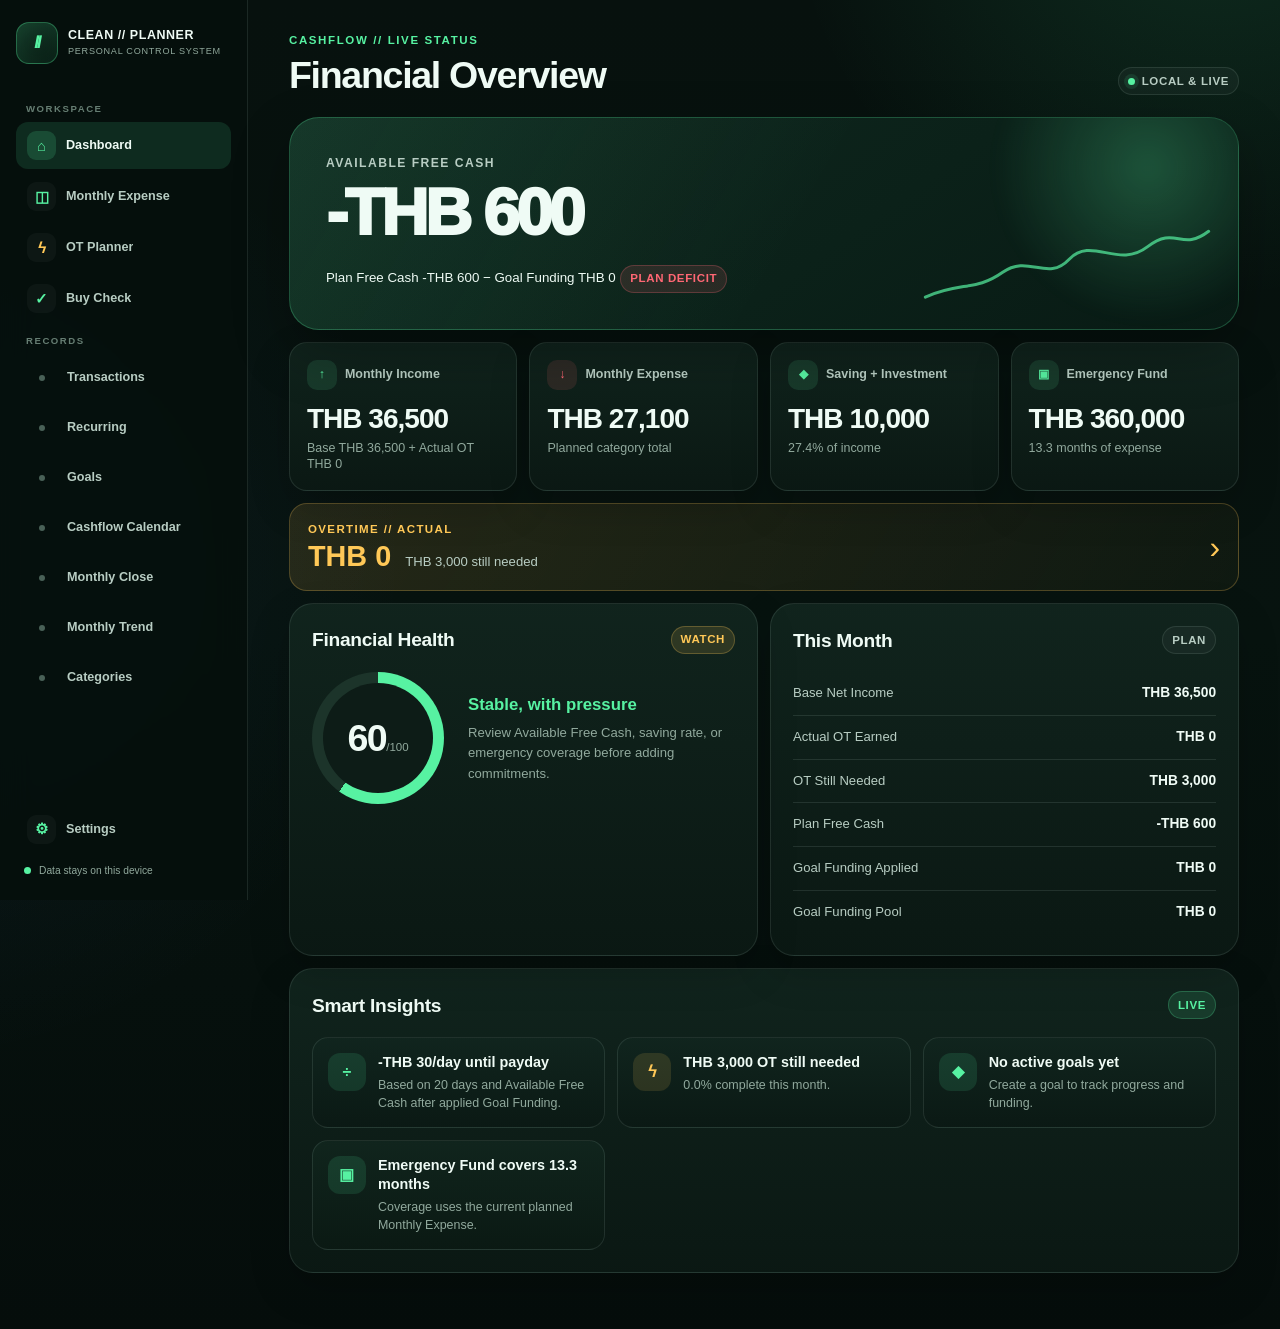
==== index.html @ 8e6354ce "Add files via upload" ====
<!doctype html>
<html lang="en">
<head>
  <meta charset="utf-8">
  <meta name="viewport" content="width=device-width, initial-scale=1, viewport-fit=cover">
  <meta name="theme-color" content="#07110f">
  <meta name="color-scheme" content="dark">
  <meta name="description" content="A private, local-first monthly cashflow planner.">
  <meta http-equiv="Content-Security-Policy" content="default-src 'self'; img-src 'self' data:; style-src 'self' 'unsafe-inline'; script-src 'self'; connect-src 'self'; worker-src 'self'; manifest-src 'self'; object-src 'none'; base-uri 'self'; form-action 'self'">
  <title>CLEAN // PLANNER V11.1</title>
  <link rel="manifest" href="./manifest.webmanifest">
  <link rel="icon" type="image/svg+xml" href="./assets/favicon.svg">
  <link rel="apple-touch-icon" sizes="192x192" href="./assets/icon-192.png">
  <link rel="stylesheet" href="./app.css">
  <script src="./app.js" defer></script>
</head>
<body>
  <a class="skip-link" href="#mainContent">Skip to content</a>

  <div class="app-frame">
    <aside class="sidebar" aria-label="Primary navigation">
      <div class="brand">
        <span class="brand-mark" aria-hidden="true">//</span>
        <span class="brand-copy"><strong>CLEAN // PLANNER</strong><small>PERSONAL CONTROL SYSTEM</small></span>
      </div>

      <p class="nav-label">WORKSPACE</p>
      <nav class="nav-list">
        <button type="button" class="nav-item is-active" data-view="dashboard"><span class="nav-icon" aria-hidden="true">⌂</span><span>Dashboard</span></button>
        <button type="button" class="nav-item" data-view="monthly-expense"><span class="nav-icon" aria-hidden="true">◫</span><span>Monthly Expense</span></button>
        <button type="button" class="nav-item" data-view="ot"><span class="nav-icon nav-icon--amber" aria-hidden="true">ϟ</span><span>OT Planner</span></button>
        <button type="button" class="nav-item" data-view="buy-check"><span class="nav-icon" aria-hidden="true">✓</span><span>Buy Check</span></button>
      </nav>

      <p class="nav-label">RECORDS</p>
      <nav class="nav-list nav-list--compact">
        <button type="button" class="nav-item" data-view="transactions"><span class="nav-dot" aria-hidden="true"></span><span>Transactions</span></button>
        <button type="button" class="nav-item" data-view="recurring"><span class="nav-dot" aria-hidden="true"></span><span>Recurring</span></button>
        <button type="button" class="nav-item" data-view="goals"><span class="nav-dot" aria-hidden="true"></span><span>Goals</span></button>
        <button type="button" class="nav-item" data-view="calendar"><span class="nav-dot" aria-hidden="true"></span><span>Cashflow Calendar</span></button>
        <button type="button" class="nav-item" data-view="monthly-close"><span class="nav-dot" aria-hidden="true"></span><span>Monthly Close</span></button>
        <button type="button" class="nav-item" data-view="trend"><span class="nav-dot" aria-hidden="true"></span><span>Monthly Trend</span></button>
        <button type="button" class="nav-item" data-view="categories"><span class="nav-dot" aria-hidden="true"></span><span>Categories</span></button>
      </nav>

      <div class="sidebar-footer">
        <button type="button" class="nav-item" data-view="settings"><span class="nav-icon" aria-hidden="true">⚙</span><span>Settings</span></button>
        <p class="local-note"><span aria-hidden="true"></span>Data stays on this device</p>
      </div>
    </aside>

    <main class="main-shell" id="mainContent" tabindex="-1">
      <header class="mobile-header">
        <button type="button" class="mobile-brand" data-view="dashboard" aria-label="Go to Dashboard"><span class="brand-mark" aria-hidden="true">//</span><span>CLEAN // PLANNER</span></button>
        <span class="version-pill">V11.1</span>
      </header>

      <div id="errorBanner" class="error-banner" role="alert" hidden></div>

      <section class="view is-active" id="dashboard" data-title="Dashboard" aria-labelledby="dashboardTitle">
        <header class="page-header page-header--dashboard">
          <div><p class="eyebrow">CASHFLOW // LIVE STATUS</p><h1 id="dashboardTitle">Financial Overview</h1></div>
          <span class="live-chip"><span aria-hidden="true"></span>LOCAL &amp; LIVE</span>
        </header>

        <article class="hero-card">
          <div class="hero-glow" aria-hidden="true"></div>
          <p>AVAILABLE FREE CASH</p>
          <strong id="dashboardFreeCash">THB 0</strong>
          <small id="dashboardFreeCashDetail">Plan Free Cash less applied Goal Funding</small>
          <span id="dashboardCashStatus" class="status-chip status-chip--good">ON TRACK</span>
          <svg class="hero-line" viewBox="0 0 260 74" aria-hidden="true" focusable="false">
            <path d="M3 64 C34 50 48 59 72 42 S112 51 132 30 S176 39 202 19 S232 24 257 5"></path>
          </svg>
        </article>

        <div class="metric-grid metric-grid--primary">
          <article class="metric-card"><span class="metric-kicker"><i class="metric-symbol" aria-hidden="true">↑</i>Monthly Income</span><strong id="dashboardIncome">THB 0</strong><small id="dashboardIncomeDetail">Base + Actual OT</small></article>
          <article class="metric-card"><span class="metric-kicker"><i class="metric-symbol metric-symbol--red" aria-hidden="true">↓</i>Monthly Expense</span><strong id="dashboardExpense">THB 0</strong><small>Planned category total</small></article>
          <article class="metric-card"><span class="metric-kicker"><i class="metric-symbol" aria-hidden="true">◆</i>Saving + Investment</span><strong id="dashboardGoalsPlan">THB 0</strong><small id="dashboardSavingRate">0% of income</small></article>
          <article class="metric-card"><span class="metric-kicker"><i class="metric-symbol" aria-hidden="true">▣</i>Emergency Fund</span><strong id="dashboardEmergency">THB 0</strong><small id="dashboardEmergencyMonths">0.0 months</small></article>
        </div>

        <button type="button" class="ot-strip" data-view="ot">
          <span><small>OVERTIME // ACTUAL</small><strong id="dashboardOtActual">THB 0</strong><em id="dashboardOtNeeded">Set an OT target</em></span>
          <span class="ot-strip-arrow" aria-hidden="true">›</span>
        </button>

        <div class="dashboard-grid">
          <article class="panel health-panel">
            <div class="panel-head"><h2>Financial Health</h2><span id="healthTag" class="status-chip">CALCULATING</span></div>
            <div class="health-layout">
              <div class="health-ring" id="healthRing" role="img" aria-label="Financial health score 0 out of 100"><span><strong id="healthScore">0</strong><small>/100</small></span></div>
              <div class="health-copy"><strong id="healthHeadline">—</strong><p id="healthDescription">Based on free cash, saving rate, planned costs, and emergency reserves.</p></div>
            </div>
          </article>

          <article class="panel snapshot-panel">
            <div class="panel-head"><h2>This Month</h2><span class="status-chip">PLAN</span></div>
            <dl class="detail-list">
              <div><dt>Base Net Income</dt><dd id="snapshotBase">THB 0</dd></div>
              <div><dt>Actual OT Earned</dt><dd id="snapshotOt">THB 0</dd></div>
              <div><dt>OT Still Needed</dt><dd id="snapshotOtNeeded">THB 0</dd></div>
              <div><dt>Plan Free Cash</dt><dd id="snapshotPlanFreeCash">THB 0</dd></div>
              <div><dt>Goal Funding Applied</dt><dd id="snapshotFundingApplied">THB 0</dd></div>
              <div><dt>Goal Funding Pool</dt><dd id="snapshotPool">THB 0</dd></div>
            </dl>
          </article>
        </div>

        <article class="panel insights-panel">
          <div class="panel-head"><h2>Smart Insights</h2><span class="status-chip status-chip--good">LIVE</span></div>
          <div class="insight-grid" id="smartInsights"></div>
        </article>
      </section>

      <section class="view" id="monthly-expense" data-title="Monthly Expense" aria-labelledby="expenseTitle">
        <header class="page-header"><div><p class="eyebrow">PLANNING // MONTHLY</p><h1 id="expenseTitle">Monthly Expense</h1><p>Set the amount you plan to spend in each category. Transactions remain separate history.</p></div><button type="button" class="button button--secondary" data-view="categories">Manage Categories</button></header>

        <article class="summary-card summary-card--expense"><span>PLANNED TOTAL</span><strong id="expenseTotal">THB 0</strong><small id="expenseCategoryCount">0 categories</small></article>
        <div class="category-plan-list" id="categoryPlanList"></div>
      </section>

      <section class="view" id="ot" data-title="OT Planner" aria-labelledby="otTitle">
        <header class="page-header"><div><p class="eyebrow eyebrow--amber">OVERTIME // SIMPLE PLAN</p><h1 id="otTitle">OT Planner</h1><p>How much more OT income do you still need this month?</p></div></header>

        <div class="ot-layout">
          <article class="panel ot-input-panel">
            <div class="panel-head"><h2>Monthly OT</h2><span id="otStatus" class="status-chip status-chip--amber">SET TARGET</span></div>
            <div class="form-grid">
              <label class="field"><span>Monthly OT Target</span><span class="money-input"><b>THB</b><input id="otTargetInput" type="number" min="0" step="100" inputmode="decimal" autocomplete="off"></span></label>
              <label class="field"><span>Actual OT Earned</span><span class="money-input"><b>THB</b><input id="otActualInput" type="number" min="0" step="100" inputmode="decimal" autocomplete="off"></span></label>
            </div>
            <button type="button" class="button button--amber button--wide" data-action="save-ot">Save OT</button>
            <p class="form-note">Actual OT Earned feeds Monthly Income, Plan Free Cash, Available Free Cash, Trend, Calendar, Goals, and Monthly Close.</p>
          </article>

          <article class="ot-result-card">
            <span>OT STILL NEEDED</span>
            <strong id="otStillNeeded">THB 0</strong>
            <div class="progress-track progress-track--amber"><i id="otProgressBar"></i></div>
            <p><b id="otProgressText">0%</b> of target earned</p>
          </article>
        </div>

        <div class="metric-grid metric-grid--three">
          <article class="metric-card"><span class="metric-kicker">Monthly Income</span><strong id="otMonthlyIncome">THB 0</strong><small>Base + Actual OT</small></article>
          <article class="metric-card"><span class="metric-kicker">Available Free Cash</span><strong id="otFreeCash">THB 0</strong><small id="otFreeCashDetail">Plan Free Cash less applied Goal Funding</small></article>
          <article class="metric-card"><span class="metric-kicker">Status</span><strong id="otStatusText">SET TARGET</strong><small id="otStatusDetail">Enter a target to begin</small></article>
        </div>
      </section>

      <section class="view" id="buy-check" data-title="Buy Check" aria-labelledby="buyTitle">
        <header class="page-header"><div><p class="eyebrow">DECISION // CHECK</p><h1 id="buyTitle">Can I Buy This?</h1><p>Measure a categorized purchase against Available Free Cash.</p></div></header>
        <div class="two-column-layout">
          <article class="panel">
            <div class="panel-head"><h2>Purchase</h2><span class="status-chip">INPUT</span></div>
            <div class="form-grid">
              <label class="field field--wide"><span>Price</span><span class="money-input"><b>THB</b><input id="buyPrice" type="number" min="0" step="100" inputmode="decimal" autocomplete="off" placeholder="0"></span></label>
              <label class="field"><span>Category</span><select id="buyCategory"><option>Essential / Work</option><option>Car / Repair</option><option>Tools / Gadget</option><option>Lifestyle</option><option>Travel / Experience</option><option>Other</option></select></label>
              <label class="field"><span>Priority</span><select id="buyPriority"><option value="need">Need now</option><option value="useful">Useful, can wait</option><option value="want">Want</option></select></label>
            </div>
            <button type="button" class="button button--primary button--wide" data-action="analyze-purchase">Analyze Purchase</button>
          </article>

          <article class="panel buy-result" id="buyResult" aria-live="polite">
            <div class="decision-mark" id="buyDecisionMark" aria-hidden="true">?</div>
            <span id="buyDecisionLabel">READY TO ANALYZE</span>
            <strong id="buyDecisionTitle">Enter a price</strong>
            <p id="buyDecisionCopy">The result will use Available Free Cash, priority, and category risk.</p>
            <dl class="detail-list">
              <div><dt>Plan Free Cash</dt><dd id="buyPlanFreeCash">THB 0</dd></div>
              <div><dt>Available Free Cash Before</dt><dd id="buyBefore">THB 0</dd></div>
              <div><dt>Available Free Cash After</dt><dd id="buyAfter">THB 0</dd></div>
              <div><dt>Share of Available Free Cash</dt><dd id="buyShare">0%</dd></div>
              <div><dt>Category Risk Rule</dt><dd id="buyCategoryRisk">Not analyzed</dd></div>
            </dl>
          </article>
        </div>
      </section>

      <section class="view" id="transactions" data-title="Transactions" aria-labelledby="transactionsTitle">
        <header class="page-header"><div><p class="eyebrow">HISTORY // REFERENCE</p><h1 id="transactionsTitle">Transactions</h1><p>Search and maintain history without changing your Monthly Expense plan.</p></div><button type="button" class="button button--primary" data-action="open-transaction">Add Transaction</button></header>

        <article class="panel filters-panel" aria-label="Transaction filters">
          <div class="filter-grid">
            <label class="field"><span>Search</span><input id="transactionSearch" type="search" placeholder="Description or category" autocomplete="off"></label>
            <label class="field"><span>Month</span><input id="transactionMonth" type="month"></label>
            <label class="field"><span>Category</span><select id="transactionCategoryFilter"><option value="">All categories</option></select></label>
            <label class="field"><span>Type</span><select id="transactionTypeFilter"><option value="">All transactions</option><option value="recurring">Recurring</option><option value="normal">Normal</option></select></label>
          </div>
        </article>

        <div class="list-summary"><strong id="transactionSummary">0 transactions</strong><span>Reference data only</span></div>
        <div class="record-list" id="transactionList"></div>
      </section>

      <section class="view" id="recurring" data-title="Recurring" aria-labelledby="recurringTitle">
        <header class="page-header"><div><p class="eyebrow">SCHEDULE // RECURRING</p><h1 id="recurringTitle">Recurring</h1><p>Track upcoming, due, and paid bills without changing category plans.</p></div><button type="button" class="button button--primary" data-action="open-recurring">Add Recurring</button></header>
        <div class="metric-grid metric-grid--three">
          <article class="metric-card"><span class="metric-kicker">Upcoming</span><strong id="recurringUpcomingCount">0</strong><small>Not due yet</small></article>
          <article class="metric-card"><span class="metric-kicker">Due</span><strong id="recurringDueCount">0</strong><small>Ready to mark paid</small></article>
          <article class="metric-card"><span class="metric-kicker">Paid</span><strong id="recurringPaidCount">0</strong><small>This month</small></article>
        </div>
        <div class="record-list" id="recurringList"></div>
      </section>

      <section class="view" id="goals" data-title="Goals" aria-labelledby="goalsTitle">
        <header class="page-header"><div><p class="eyebrow">GOALS // FUNDING</p><h1 id="goalsTitle">Goals</h1><p>Allocate only from the funding pool available this month.</p></div><button type="button" class="button button--primary" data-action="open-goal">Add Goal</button></header>

        <div class="goals-toolbar">
          <article class="summary-card"><span>AVAILABLE FUNDING POOL</span><strong id="goalFundingPool">THB 0</strong><small id="goalFundingSource">Actual OT and free-cash rules</small></article>
          <article class="summary-card"><span>AVAILABLE FREE CASH</span><strong id="goalAvailableFreeCash">THB 0</strong><small id="goalFundingApplied">THB 0 applied this month</small></article>
          <article class="panel allocation-panel">
            <div class="panel-head"><h2>Allocation</h2><span id="allocationStatus" class="status-chip">0%</span></div>
            <div class="inline-actions"><button type="button" class="button button--secondary" data-action="balance-goals">Balance to 100%</button><button type="button" class="button button--primary" id="applyGoalFundingButton" data-action="apply-goal-funding">Apply Funding</button><button type="button" class="button button--danger" id="undoGoalFundingButton" data-action="undo-goal-funding">Undo Funding</button></div>
          </article>
        </div>
        <div class="record-list goals-list" id="goalList"></div>
        <article class="panel funding-history-panel"><div class="panel-head"><h2>Funding Audit</h2><span class="status-chip">CURRENT MONTH</span></div><div class="record-list" id="goalFundingHistory"></div></article>
      </section>

      <section class="view" id="calendar" data-title="Cashflow Calendar" aria-labelledby="calendarTitle">
        <header class="page-header"><div><p class="eyebrow">CASHFLOW // CALENDAR</p><h1 id="calendarTitle">Cashflow Calendar</h1><p>Projected Cash Balance is a dated forecast; it is not Plan Free Cash.</p></div></header>
        <div class="month-toolbar"><button type="button" class="icon-button" data-action="calendar-prev" aria-label="Previous month">‹</button><strong id="calendarMonthLabel">Month</strong><button type="button" class="icon-button" data-action="calendar-next" aria-label="Next month">›</button></div>
        <article class="panel calendar-balance-panel">
          <div class="calendar-opening-control"><label class="field"><span>Opening Balance</span><span class="money-input"><b>THB</b><input id="calendarOpeningBalance" type="number" step="100" inputmode="decimal"></span></label><button type="button" class="button button--secondary" data-action="save-opening-balance">Save</button></div>
          <div><span>Projected Closing Cash Balance</span><strong id="calendarClosingBalance">THB 0</strong></div>
          <span id="calendarNet" class="status-chip">NET THB 0</span>
        </article>
        <div class="calendar-weekdays" aria-hidden="true"><span>Mon</span><span>Tue</span><span>Wed</span><span>Thu</span><span>Fri</span><span>Sat</span><span>Sun</span></div>
        <div class="calendar-grid" id="calendarGrid" role="grid" aria-label="Monthly cashflow calendar"></div>
        <p class="calendar-note" id="calendarNote"></p>
      </section>

      <section class="view" id="monthly-close" data-title="Monthly Close" aria-labelledby="closeTitle">
        <header class="page-header"><div><p class="eyebrow">HISTORY // SNAPSHOT</p><h1 id="closeTitle">Monthly Close</h1><p>Freeze a month so later planning changes cannot rewrite history.</p></div></header>
        <div class="month-toolbar"><button type="button" class="icon-button" data-action="close-prev" aria-label="Previous month">‹</button><strong id="closeMonthLabel">Month</strong><button type="button" class="icon-button" data-action="close-next" aria-label="Next month">›</button></div>

        <article class="panel close-panel">
          <div class="panel-head"><h2>Snapshot</h2><span id="closeStatus" class="status-chip">OPEN</span></div>
          <dl class="close-grid">
            <div><dt>Monthly Expense</dt><dd id="closeExpense">THB 0</dd></div>
            <div><dt>Plan Free Cash</dt><dd id="closePlanFreeCash">THB 0</dd></div>
            <div><dt>Goal Funding Applied</dt><dd id="closeGoalFundingApplied">THB 0</dd></div>
            <div><dt>Available Free Cash</dt><dd id="closeAvailableFreeCash">THB 0</dd></div>
            <div><dt>Calendar Projected Cash Balance</dt><dd id="closeCalendarProjected">THB 0</dd></div>
          </dl>
          <div class="form-grid close-input-grid">
            <label class="field"><span>Actual Base Net Income</span><span class="money-input"><b>THB</b><input id="closeBaseIncomeInput" type="number" min="0" step="100" inputmode="decimal"></span></label>
            <label class="field"><span>Actual OT Income</span><span class="money-input"><b>THB</b><input id="closeOtIncomeInput" type="number" min="0" step="100" inputmode="decimal"></span></label>
            <label class="field"><span>Actual Saving</span><span class="money-input"><b>THB</b><input id="closeActualSaving" type="number" min="0" step="100" inputmode="decimal"></span></label>
            <label class="field"><span>Actual Investment</span><span class="money-input"><b>THB</b><input id="closeActualInvestment" type="number" min="0" step="100" inputmode="decimal"></span></label>
            <label class="field"><span>Actual Salary Day</span><input id="closeSalaryDayInput" type="number" min="1" max="28" step="1" inputmode="numeric"></label>
            <label class="field"><span>Actual Closing Cash Balance <small>(optional)</small></span><span class="money-input"><b>THB</b><input id="closeBalanceInput" type="number" step="100" inputmode="decimal"></span></label>
          </div>
          <div class="inline-actions close-actions"><button type="button" class="button button--primary" id="closeMonthButton" data-action="review-close-month">Review &amp; Close Month</button><button type="button" class="button button--danger" id="reopenMonthButton" data-action="open-reopen-review" hidden>Reopen for Correction</button></div>
          <p class="form-note" id="closeNote">Review is required before freezing. Corrections create an auditable new revision.</p>
        </article>
        <article class="panel close-audit-panel"><div class="panel-head"><h2>Snapshot Audit</h2><span id="closeRevision" class="status-chip">NO REVISION</span></div><div class="record-list" id="closeAuditList"></div></article>
        <div class="record-list" id="closedMonthList"></div>
      </section>

      <section class="view" id="trend" data-title="Monthly Trend" aria-labelledby="trendTitle">
        <header class="page-header"><div><p class="eyebrow">ANALYTICS // VERIFIED</p><h1 id="trendTitle">Monthly Trend</h1><p>Closed snapshots are historical truth; only the active month uses live state.</p></div></header>
        <article class="panel trend-panel">
          <div class="panel-head"><h2>Income vs Expense</h2><span class="status-chip">6 MONTHS</span></div>
          <div class="trend-chart" id="trendChart" role="img" aria-label="Income and expense chart"></div>
        </article>
        <div class="trend-table-wrap">
          <table class="trend-table">
            <thead><tr><th>Month</th><th>Income</th><th>Expense</th><th>OT</th><th>Plan Free Cash</th><th>Goal Funding</th><th>Available Free Cash</th><th>Saving Rate</th><th>Source</th></tr></thead>
            <tbody id="trendTableBody"></tbody>
          </table>
        </div>
      </section>

      <section class="view" id="categories" data-title="Categories" aria-labelledby="categoriesTitle">
        <header class="page-header"><div><p class="eyebrow">PLANNING // CATEGORIES</p><h1 id="categoriesTitle">Category Manager</h1><p>Deleting a category preserves transaction history under Other.</p></div><button type="button" class="button button--primary" data-action="open-category">Add Category</button></header>
        <div class="record-list" id="categoryManagerList"></div>
      </section>

      <section class="view" id="settings" data-title="Settings" aria-labelledby="settingsTitle">
        <header class="page-header"><div><p class="eyebrow">SYSTEM // SETTINGS</p><h1 id="settingsTitle">Settings</h1><p>One control for each financial input, with local-first backup tools.</p></div></header>
        <div class="settings-grid">
          <article class="panel settings-card">
            <div class="panel-head"><h2>Income</h2><span class="status-chip">MONTHLY</span></div>
            <label class="field"><span>Base Net Income</span><span class="money-input"><b>THB</b><input id="settingBaseIncome" type="number" min="0" step="100" inputmode="decimal"></span></label>
            <label class="field"><span>Emergency Fund</span><span class="money-input"><b>THB</b><input id="settingEmergencyFund" type="number" min="0" step="100" inputmode="decimal"></span></label>
          </article>
          <article class="panel settings-card">
            <div class="panel-head"><h2>Planning</h2><span class="status-chip">GOALS</span></div>
            <label class="field"><span>Saving Goal</span><span class="money-input"><b>THB</b><input id="settingSavingGoal" type="number" min="0" step="100" inputmode="decimal"></span></label>
            <label class="field"><span>Investment Goal</span><span class="money-input"><b>THB</b><input id="settingInvestmentGoal" type="number" min="0" step="100" inputmode="decimal"></span></label>
          </article>
          <article class="panel settings-card">
            <div class="panel-head"><h2>Payday</h2><span class="status-chip">CALENDAR</span></div>
            <label class="field"><span>Salary Day</span><input id="settingSalaryDay" type="number" min="1" max="28" step="1" inputmode="numeric"></label>
            <p class="form-note">Limited to day 1–28 so it exists in every month.</p>
          </article>
          <article class="panel settings-card">
            <div class="panel-head"><h2>Goal Funding</h2><span class="status-chip">RULES</span></div>
            <label class="check-field"><input id="settingOtFundingEnabled" type="checkbox"><span>Use Actual OT Earned</span></label>
            <label class="field"><span>OT Allocation</span><span class="percent-input"><input id="settingOtPercent" type="number" min="0" max="100" step="1" inputmode="decimal"><b>%</b></span></label>
            <label class="field"><span>Available Free Cash Surplus Allocation</span><span class="percent-input"><input id="settingSurplusPercent" type="number" min="0" max="100" step="1" inputmode="decimal"><b>%</b></span></label>
            <label class="field"><span>Keep as Cash Buffer</span><span class="money-input"><b>THB</b><input id="settingFundingThreshold" type="number" min="0" step="100" inputmode="decimal"></span></label>
          </article>
          <article class="panel settings-card settings-card--wide">
            <div class="panel-head"><h2>Data</h2><span class="status-chip">LOCAL</span></div>
            <div class="button-grid"><button type="button" class="button button--secondary" data-action="export-json">Export JSON</button><button type="button" class="button button--secondary" data-action="import-json">Import JSON</button><button type="button" class="button button--secondary" data-action="export-csv">Export CSV</button><button type="button" class="button button--secondary" data-action="import-csv">Import CSV</button></div>
            <input id="jsonFileInput" class="visually-hidden" type="file" accept="application/json,.json">
            <input id="csvFileInput" class="visually-hidden" type="file" accept="text/csv,.csv">
          </article>
          <article class="panel settings-card settings-card--wide">
            <div class="panel-head"><h2>App</h2><span class="status-chip status-chip--good">V11.1</span></div>
            <dl class="detail-list">
              <div><dt>Version</dt><dd>CLEAN // PLANNER V11.1</dd></div>
              <div><dt>Schema</dt><dd>11</dd></div>
              <div><dt>Local Data</dt><dd id="localDataStatus">Checking…</dd></div>
              <div><dt>Connection</dt><dd id="connectionStatus">Checking…</dd></div>
            </dl>
            <div class="inline-actions"><button type="button" class="button button--primary" id="installAppButton" data-action="install-app">Install PWA</button><button type="button" class="button button--secondary" data-action="save-settings">Save Settings</button></div>
          </article>
        </div>
      </section>

      <section class="view" id="more" data-title="More" aria-labelledby="moreTitle">
        <header class="page-header"><div><p class="eyebrow">TOOLS // NAVIGATION</p><h1 id="moreTitle">More</h1><p>Open planning, records, and system tools.</p></div></header>
        <div class="more-grid">
          <button type="button" class="more-card" data-view="buy-check"><span aria-hidden="true">✓</span><strong>Buy Check</strong><small>Test a purchase</small></button>
          <button type="button" class="more-card" data-view="recurring"><span aria-hidden="true">↻</span><strong>Recurring</strong><small>Track monthly bills</small></button>
          <button type="button" class="more-card" data-view="goals"><span aria-hidden="true">◆</span><strong>Goals</strong><small>Fund progress</small></button>
          <button type="button" class="more-card" data-view="calendar"><span aria-hidden="true">▦</span><strong>Calendar</strong><small>See running balance</small></button>
          <button type="button" class="more-card" data-view="monthly-close"><span aria-hidden="true">□</span><strong>Monthly Close</strong><small>Freeze history</small></button>
          <button type="button" class="more-card" data-view="trend"><span aria-hidden="true">⌁</span><strong>Monthly Trend</strong><small>Compare snapshots</small></button>
          <button type="button" class="more-card" data-view="categories"><span aria-hidden="true">◫</span><strong>Categories</strong><small>Manage the plan</small></button>
          <button type="button" class="more-card" data-view="settings"><span aria-hidden="true">⚙</span><strong>Settings</strong><small>Income, data, app</small></button>
        </div>
      </section>
    </main>
  </div>

  <nav class="bottom-nav" aria-label="Mobile navigation">
    <button type="button" class="bottom-nav-item is-active" data-view="dashboard"><span aria-hidden="true">⌂</span><small>Home</small></button>
    <button type="button" class="bottom-nav-item" data-view="monthly-expense"><span aria-hidden="true">◫</span><small>Expense</small></button>
    <button type="button" class="bottom-nav-item bottom-nav-item--ot" data-view="ot"><span aria-hidden="true">ϟ</span><small>OT</small></button>
    <button type="button" class="bottom-nav-item" data-view="transactions"><span aria-hidden="true">≡</span><small>History</small></button>
    <button type="button" class="bottom-nav-item" data-view="more"><span aria-hidden="true">•••</span><small>More</small></button>
  </nav>

  <dialog class="modal" id="transactionDialog" aria-labelledby="transactionDialogTitle">
    <form id="transactionForm" novalidate>
      <header class="modal-head"><div><p class="eyebrow">HISTORY</p><h2 id="transactionDialogTitle">Add Transaction</h2></div><button type="button" class="icon-button" data-action="close-dialog" aria-label="Close transaction dialog">×</button></header>
      <input id="transactionId" type="hidden">
      <div class="form-grid">
        <label class="field field--wide"><span>Description</span><input id="transactionName" maxlength="80" required autocomplete="off"></label>
        <label class="field"><span>Amount</span><span class="money-input"><b>THB</b><input id="transactionAmount" type="number" min="0.01" step="0.01" inputmode="decimal" required></span></label>
        <label class="field"><span>Date</span><input id="transactionDate" type="date" required></label>
        <label class="field field--wide"><span>Category</span><select id="transactionCategory" required></select></label>
        <label class="check-field field--wide"><input id="transactionRecurringTag" type="checkbox"><span>Recurring tag</span></label>
      </div>
      <div class="modal-actions"><button type="button" class="button button--secondary" data-action="close-dialog">Cancel</button><button type="submit" class="button button--primary">Save Transaction</button></div>
    </form>
  </dialog>

  <dialog class="modal" id="recurringDialog" aria-labelledby="recurringDialogTitle">
    <form id="recurringForm" novalidate>
      <header class="modal-head"><div><p class="eyebrow">SCHEDULE</p><h2 id="recurringDialogTitle">Add Recurring</h2></div><button type="button" class="icon-button" data-action="close-dialog" aria-label="Close recurring dialog">×</button></header>
      <input id="recurringId" type="hidden">
      <div class="form-grid">
        <label class="field field--wide"><span>Name</span><input id="recurringName" maxlength="80" required autocomplete="off"></label>
        <label class="field"><span>Amount</span><span class="money-input"><b>THB</b><input id="recurringAmount" type="number" min="0.01" step="0.01" inputmode="decimal" required></span></label>
        <label class="field"><span>Due Day</span><input id="recurringDay" type="number" min="1" max="28" step="1" inputmode="numeric" required></label>
        <label class="field field--wide"><span>Category</span><select id="recurringCategory" required></select></label>
        <label class="check-field field--wide"><input id="recurringActive" type="checkbox" checked><span>Active</span></label>
      </div>
      <div class="modal-actions"><button type="button" class="button button--secondary" data-action="close-dialog">Cancel</button><button type="submit" class="button button--primary">Save Recurring</button></div>
    </form>
  </dialog>

  <dialog class="modal" id="goalDialog" aria-labelledby="goalDialogTitle">
    <form id="goalForm" novalidate>
      <header class="modal-head"><div><p class="eyebrow">FUNDING</p><h2 id="goalDialogTitle">Add Goal</h2></div><button type="button" class="icon-button" data-action="close-dialog" aria-label="Close goal dialog">×</button></header>
      <input id="goalId" type="hidden">
      <div class="form-grid">
        <label class="field field--wide"><span>Name</span><input id="goalName" maxlength="80" required autocomplete="off"></label>
        <label class="field"><span>Current Amount</span><span class="money-input"><b>THB</b><input id="goalCurrent" type="number" min="0" step="100" inputmode="decimal" required></span></label>
        <label class="field"><span>Target</span><span class="money-input"><b>THB</b><input id="goalTarget" type="number" min="0.01" step="100" inputmode="decimal" required></span></label>
        <label class="field"><span>Funding Allocation</span><span class="percent-input"><input id="goalAllocation" type="number" min="0" max="100" step="1" inputmode="decimal"><b>%</b></span></label>
      </div>
      <div class="modal-actions"><button type="button" class="button button--secondary" data-action="close-dialog">Cancel</button><button type="submit" class="button button--primary">Save Goal</button></div>
    </form>
  </dialog>

  <dialog class="modal" id="categoryDialog" aria-labelledby="categoryDialogTitle">
    <form id="categoryForm" novalidate>
      <header class="modal-head"><div><p class="eyebrow">PLANNING</p><h2 id="categoryDialogTitle">Add Category</h2></div><button type="button" class="icon-button" data-action="close-dialog" aria-label="Close category dialog">×</button></header>
      <input id="categoryId" type="hidden">
      <div class="form-grid">
        <label class="field field--wide"><span>Name</span><input id="categoryName" maxlength="50" required autocomplete="off"></label>
        <label class="field"><span>Icon</span><input id="categoryIcon" maxlength="4" autocomplete="off" placeholder="•"></label>
        <label class="field"><span>Monthly Expense</span><span class="money-input"><b>THB</b><input id="categoryAmount" type="number" min="0" step="100" inputmode="decimal" required></span></label>
      </div>
      <div class="modal-actions"><button type="button" class="button button--secondary" data-action="close-dialog">Cancel</button><button type="submit" class="button button--primary">Save Category</button></div>
    </form>
  </dialog>

  <dialog class="modal" id="closeReviewDialog" aria-labelledby="closeReviewDialogTitle">
    <form id="closeReviewForm" novalidate>
      <header class="modal-head"><div><p class="eyebrow">FINAL REVIEW</p><h2 id="closeReviewDialogTitle">Review Monthly Close</h2></div><button type="button" class="icon-button" data-action="close-dialog" aria-label="Close monthly review dialog">×</button></header>
      <p class="modal-copy">Confirm the corrected income, plan values, funding, and cash-balance forecast before this revision is frozen.</p>
      <dl class="detail-list review-list" id="closeReviewSummary"></dl>
      <label class="check-field"><input id="closeReviewConfirmed" type="checkbox"><span>I reviewed these values and want to freeze this snapshot.</span></label>
      <div class="modal-actions"><button type="button" class="button button--secondary" data-action="close-dialog">Cancel</button><button type="submit" class="button button--primary">Confirm &amp; Freeze Month</button></div>
    </form>
  </dialog>

  <dialog class="modal" id="reopenDialog" aria-labelledby="reopenDialogTitle">
    <form id="reopenForm" novalidate>
      <header class="modal-head"><div><p class="eyebrow eyebrow--amber">AUDIT-SAFE CORRECTION</p><h2 id="reopenDialogTitle">Reopen Monthly Snapshot</h2></div><button type="button" class="icon-button" data-action="close-dialog" aria-label="Close reopen dialog">×</button></header>
      <p class="modal-copy">The frozen revision will remain in the audit trail. Reclosing creates a new revision.</p>
      <label class="field"><span>Reason for correction</span><input id="reopenReason" maxlength="180" required autocomplete="off" placeholder="What needs to be corrected?"></label>
      <div class="modal-actions"><button type="button" class="button button--secondary" data-action="close-dialog">Cancel</button><button type="submit" class="button button--danger">Reopen Snapshot</button></div>
    </form>
  </dialog>

  <div class="toast" id="toast" role="status" aria-live="polite" aria-atomic="true" hidden></div>
  <noscript><p class="noscript">CLEAN // PLANNER requires JavaScript. Your local data has not been changed.</p></noscript>
</body>
</html>
---- app.css ----
:root {
  --bg: #06100d;
  --bg-raised: #091713;
  --panel: #0d1c17;
  --panel-2: #11251e;
  --panel-3: #142d24;
  --line: rgba(220, 255, 238, 0.1);
  --line-strong: rgba(220, 255, 238, 0.18);
  --text: #effbf5;
  --muted: #91a99d;
  --muted-strong: #b8cdc3;
  --mint: #57f2a2;
  --mint-strong: #2bdc87;
  --mint-soft: rgba(87, 242, 162, 0.12);
  --amber: #ffc857;
  --amber-soft: rgba(255, 200, 87, 0.13);
  --red: #ff6774;
  --red-soft: rgba(255, 103, 116, 0.12);
  --blue: #6aa8ff;
  --shadow: 0 22px 55px rgba(0, 0, 0, 0.28);
  --radius-lg: 24px;
  --radius-md: 18px;
  --radius-sm: 12px;
  --sidebar-width: 248px;
  --content-max: 1260px;
}

* {
  box-sizing: border-box;
}

[hidden] {
  display: none !important;
}

html {
  min-width: 0;
  background: var(--bg);
  color-scheme: dark;
  scroll-behavior: smooth;
}

body {
  min-width: 0;
  min-height: 100vh;
  margin: 0;
  overflow-x: clip;
  background:
    radial-gradient(circle at 95% -10%, rgba(66, 241, 153, 0.13), transparent 27rem),
    radial-gradient(circle at -8% 42%, rgba(74, 132, 255, 0.07), transparent 32rem),
    linear-gradient(180deg, #07110e 0%, #07130f 48%, #050d0b 100%);
  color: var(--text);
  font: 400 1rem/1.5 Inter, ui-sans-serif, -apple-system, BlinkMacSystemFont, "Segoe UI", sans-serif;
}

body::before {
  position: fixed;
  inset: 0;
  z-index: -1;
  pointer-events: none;
  background-image:
    linear-gradient(rgba(255, 255, 255, 0.012) 1px, transparent 1px),
    linear-gradient(90deg, rgba(255, 255, 255, 0.012) 1px, transparent 1px);
  background-size: 42px 42px;
  content: "";
  mask-image: linear-gradient(to bottom, black, transparent 88%);
}

button,
input,
select {
  max-width: 100%;
  font: inherit;
}

button,
select,
input[type="checkbox"] {
  cursor: pointer;
}

button {
  color: inherit;
}

button:disabled,
input:disabled,
select:disabled {
  cursor: not-allowed;
  opacity: 0.58;
}

button,
input,
select,
dialog {
  border: 0;
}

button:focus-visible,
input:focus-visible,
select:focus-visible,
dialog:focus-visible,
a:focus-visible {
  outline: 3px solid rgba(87, 242, 162, 0.72);
  outline-offset: 3px;
}

h1,
h2,
h3,
p {
  overflow-wrap: anywhere;
}

h1,
h2,
h3,
p,
dl,
dd {
  margin-top: 0;
}

h1 {
  margin-bottom: 0;
  font-size: clamp(1.65rem, 3vw, 2.35rem);
  line-height: 1.08;
  letter-spacing: -0.035em;
}

h2 {
  margin-bottom: 0;
  font-size: clamp(1rem, 2vw, 1.2rem);
  line-height: 1.2;
  letter-spacing: -0.015em;
}

small {
  line-height: 1.35;
}

.skip-link {
  position: fixed;
  top: 10px;
  left: 10px;
  z-index: 100;
  padding: 10px 14px;
  border-radius: 10px;
  background: var(--mint);
  color: #03110a;
  font-weight: 800;
  transform: translateY(-150%);
}

.skip-link:focus {
  transform: translateY(0);
}

.app-frame {
  min-width: 0;
  min-height: 100vh;
}

.sidebar {
  display: none;
}

.main-shell {
  min-width: 0;
  width: 100%;
  max-width: var(--content-max);
  margin: 0 auto;
  padding: max(16px, env(safe-area-inset-top)) clamp(12px, 3.6vw, 28px) calc(98px + env(safe-area-inset-bottom));
}

.mobile-header {
  display: flex;
  align-items: center;
  justify-content: space-between;
  min-width: 0;
  margin-bottom: 24px;
  padding-bottom: 14px;
  border-bottom: 1px solid var(--line);
}

.mobile-brand {
  display: flex;
  min-width: 0;
  min-height: 44px;
  align-items: center;
  gap: 10px;
  padding: 0;
  background: transparent;
  font-size: 0.82rem;
  font-weight: 900;
  letter-spacing: 0.08em;
  text-align: left;
  white-space: nowrap;
}

.mobile-brand > span:last-child {
  min-width: 0;
  overflow: hidden;
  text-overflow: ellipsis;
}

.brand-mark {
  display: grid;
  flex: 0 0 auto;
  width: 42px;
  height: 42px;
  place-items: center;
  border: 1px solid rgba(87, 242, 162, 0.34);
  border-radius: 13px;
  background: linear-gradient(145deg, rgba(87, 242, 162, 0.2), rgba(87, 242, 162, 0.05));
  color: var(--mint);
  box-shadow: inset 0 0 18px rgba(87, 242, 162, 0.05);
  font-weight: 950;
  letter-spacing: -0.12em;
}

.version-pill,
.live-chip,
.status-chip {
  display: inline-flex;
  max-width: 100%;
  min-height: 28px;
  align-items: center;
  justify-content: center;
  gap: 7px;
  padding: 5px 9px;
  border: 1px solid var(--line);
  border-radius: 999px;
  background: rgba(255, 255, 255, 0.035);
  color: var(--muted-strong);
  font-size: 0.72rem;
  font-style: normal;
  font-weight: 800;
  letter-spacing: 0.055em;
  line-height: 1.15;
  text-align: center;
  overflow-wrap: anywhere;
}

.live-chip span {
  width: 7px;
  height: 7px;
  border-radius: 50%;
  background: var(--mint);
  box-shadow: 0 0 0 4px rgba(87, 242, 162, 0.1);
}

.status-chip--good {
  border-color: rgba(87, 242, 162, 0.24);
  background: var(--mint-soft);
  color: var(--mint);
}

.status-chip--amber {
  border-color: rgba(255, 200, 87, 0.25);
  background: var(--amber-soft);
  color: var(--amber);
}

.status-chip--danger {
  border-color: rgba(255, 103, 116, 0.25);
  background: var(--red-soft);
  color: var(--red);
}

.view {
  display: none;
  min-width: 0;
  animation: view-in 180ms ease-out;
}

.view.is-active {
  display: block;
}

@keyframes view-in {
  from { opacity: 0.5; transform: translateY(5px); }
  to { opacity: 1; transform: none; }
}

@media (prefers-reduced-motion: reduce) {
  *,
  *::before,
  *::after {
    scroll-behavior: auto !important;
    animation-duration: 0.01ms !important;
    animation-iteration-count: 1 !important;
    transition-duration: 0.01ms !important;
  }
}

.page-header {
  display: flex;
  min-width: 0;
  align-items: flex-end;
  justify-content: space-between;
  gap: 16px;
  margin-bottom: 22px;
}

.page-header > div {
  min-width: 0;
}

.page-header p:not(.eyebrow) {
  max-width: 720px;
  margin: 8px 0 0;
  color: var(--muted);
  font-size: 0.9rem;
  line-height: 1.5;
}

.eyebrow {
  margin: 0 0 7px;
  color: var(--mint);
  font-size: 0.72rem;
  font-weight: 850;
  letter-spacing: 0.14em;
  line-height: 1.2;
  text-transform: uppercase;
}

.eyebrow--amber {
  color: var(--amber);
}

.hero-card {
  position: relative;
  min-width: 0;
  min-height: 196px;
  overflow: hidden;
  padding: clamp(22px, 5vw, 36px);
  border: 1px solid rgba(87, 242, 162, 0.25);
  border-radius: clamp(22px, 4vw, 30px);
  background:
    linear-gradient(120deg, rgba(87, 242, 162, 0.08), transparent 54%),
    linear-gradient(145deg, #10281f, #0b2119 58%, #081a14);
  box-shadow: var(--shadow);
}

.hero-card > *:not(.hero-glow, .hero-line) {
  position: relative;
  z-index: 2;
}

.hero-card p {
  margin: 0 0 6px;
  color: var(--muted-strong);
  font-size: 0.76rem;
  font-weight: 800;
  letter-spacing: 0.12em;
}

.hero-card > strong {
  display: block;
  max-width: min(72%, 780px);
  margin-bottom: 18px;
  font-size: clamp(2rem, 7vw, 4.1rem);
  font-variant-numeric: tabular-nums;
  font-weight: 950;
  letter-spacing: -0.055em;
  line-height: 1.04;
  overflow-wrap: anywhere;
}

.hero-glow {
  position: absolute;
  top: -110px;
  right: -70px;
  width: 320px;
  height: 320px;
  border-radius: 50%;
  background: radial-gradient(circle, rgba(87, 242, 162, 0.25), transparent 68%);
  filter: blur(8px);
  pointer-events: none;
}

.hero-line {
  position: absolute;
  right: clamp(4px, 3vw, 26px);
  bottom: 16px;
  width: min(37%, 290px);
  height: 92px;
  opacity: 0.7;
  pointer-events: none;
}

.hero-line path {
  fill: none;
  stroke: var(--mint);
  stroke-linecap: round;
  stroke-width: 3;
  vector-effect: non-scaling-stroke;
}

.metric-grid,
.dashboard-grid,
.settings-grid,
.more-grid,
.insight-grid,
.form-grid,
.filter-grid,
.button-grid {
  display: grid;
  min-width: 0;
  gap: 12px;
}

.metric-grid {
  grid-template-columns: repeat(auto-fit, minmax(min(100%, 205px), 1fr));
  margin-top: 12px;
}

.metric-grid--three {
  grid-template-columns: repeat(3, minmax(0, 1fr));
}

.metric-card,
.panel,
.summary-card,
.record-card,
.more-card,
.insight-card {
  min-width: 0;
  border: 1px solid var(--line);
  background: linear-gradient(180deg, rgba(17, 37, 30, 0.96), rgba(11, 25, 20, 0.96));
  box-shadow: 0 16px 40px rgba(0, 0, 0, 0.18);
}

.metric-card {
  min-height: 132px;
  padding: 17px;
  border-radius: var(--radius-md);
}

.metric-card strong {
  display: block;
  margin: 14px 0 5px;
  color: var(--text);
  font-size: clamp(1.25rem, 3.4vw, 1.75rem);
  font-variant-numeric: tabular-nums;
  letter-spacing: -0.035em;
  line-height: 1.1;
  overflow-wrap: anywhere;
}

.metric-card small {
  display: block;
  color: var(--muted);
  font-size: 0.78rem;
}

.metric-kicker {
  display: flex;
  min-width: 0;
  align-items: center;
  gap: 8px;
  color: var(--muted-strong);
  font-size: 0.78rem;
  font-weight: 700;
}

.metric-symbol {
  display: grid;
  flex: 0 0 auto;
  width: 30px;
  height: 30px;
  place-items: center;
  border-radius: 10px;
  background: var(--mint-soft);
  color: var(--mint);
  font-style: normal;
  font-weight: 900;
}

.metric-symbol--red {
  background: var(--red-soft);
  color: var(--red);
}

.ot-strip {
  display: flex;
  width: 100%;
  min-width: 0;
  min-height: 88px;
  align-items: center;
  justify-content: space-between;
  gap: 18px;
  margin-top: 12px;
  padding: 16px 18px;
  border: 1px solid rgba(255, 200, 87, 0.25);
  border-radius: var(--radius-md);
  background: linear-gradient(120deg, rgba(255, 200, 87, 0.12), rgba(255, 200, 87, 0.035));
  text-align: left;
}

.ot-strip > span:first-child {
  display: grid;
  min-width: 0;
  grid-template-columns: auto 1fr;
  align-items: baseline;
  gap: 3px 14px;
}

.ot-strip small {
  grid-column: 1 / -1;
  color: var(--amber);
  font-size: 0.72rem;
  font-weight: 850;
  letter-spacing: 0.12em;
}

.ot-strip strong {
  min-width: 0;
  color: var(--amber);
  font-size: clamp(1.3rem, 3vw, 1.8rem);
  font-variant-numeric: tabular-nums;
  line-height: 1.15;
  overflow-wrap: anywhere;
}

.ot-strip em {
  color: var(--muted-strong);
  font-size: 0.82rem;
  font-style: normal;
  overflow-wrap: anywhere;
}

.ot-strip-arrow {
  flex: 0 0 auto;
  color: var(--amber);
  font-size: 2rem;
}

.dashboard-grid {
  grid-template-columns: repeat(2, minmax(0, 1fr));
  margin-top: 12px;
}

.panel {
  padding: clamp(16px, 3vw, 22px);
  border-radius: var(--radius-lg);
}

.panel-head {
  display: flex;
  min-width: 0;
  align-items: center;
  justify-content: space-between;
  gap: 12px;
  margin-bottom: 18px;
}

.panel-head h2 {
  min-width: 0;
}

.health-panel {
  overflow: hidden;
  contain: layout paint;
}

.health-layout {
  display: grid;
  min-width: 0;
  grid-template-columns: minmax(104px, 132px) minmax(0, 1fr);
  align-items: center;
  gap: clamp(14px, 3vw, 24px);
}

.health-ring {
  --score: 0;
  position: relative;
  display: grid;
  width: min(100%, 132px);
  aspect-ratio: 1;
  place-items: center;
  border-radius: 50%;
  background: conic-gradient(var(--mint) calc(var(--score) * 1%), #1c342a 0);
  isolation: isolate;
}

.health-ring::before {
  position: absolute;
  inset: 11px;
  z-index: -1;
  border-radius: inherit;
  background: #0d1c17;
  content: "";
}

.health-ring span {
  display: flex;
  align-items: baseline;
}

.health-ring strong {
  font-size: clamp(1.65rem, 5vw, 2.35rem);
  font-variant-numeric: tabular-nums;
  letter-spacing: -0.04em;
}

.health-ring small {
  color: var(--muted);
  font-size: 0.72rem;
}

.health-copy {
  min-width: 0;
}

.health-copy > strong {
  color: var(--mint);
  font-size: 1.05rem;
}

.health-copy p {
  margin: 6px 0 0;
  color: var(--muted);
  font-size: 0.82rem;
  line-height: 1.55;
}

.detail-list {
  margin: 0;
}

.detail-list > div {
  display: flex;
  min-width: 0;
  align-items: flex-start;
  justify-content: space-between;
  gap: 16px;
  padding: 11px 0;
  border-bottom: 1px solid var(--line);
}

.detail-list > div:last-child {
  border-bottom: 0;
}

.detail-list dt {
  min-width: 0;
  color: var(--muted-strong);
  font-size: 0.82rem;
}

.detail-list dd {
  min-width: 0;
  margin: 0;
  color: var(--text);
  font-size: 0.86rem;
  font-variant-numeric: tabular-nums;
  font-weight: 800;
  text-align: right;
  overflow-wrap: anywhere;
}

.insights-panel {
  margin-top: 12px;
  clear: both;
}

.insight-grid {
  grid-template-columns: repeat(auto-fit, minmax(min(100%, 220px), 1fr));
}

.insight-card {
  display: grid;
  grid-template-columns: 38px minmax(0, 1fr);
  gap: 12px;
  padding: 15px;
  border-radius: 16px;
  box-shadow: none;
}

.insight-icon {
  display: grid;
  width: 38px;
  height: 38px;
  place-items: center;
  border-radius: 12px;
  background: var(--mint-soft);
  color: var(--mint);
  font-weight: 900;
}

.insight-icon--amber {
  background: var(--amber-soft);
  color: var(--amber);
}

.insight-card div:last-child {
  min-width: 0;
}

.insight-card strong {
  display: block;
  font-size: 0.9rem;
  line-height: 1.3;
  overflow-wrap: anywhere;
}

.insight-card p {
  margin: 4px 0 0;
  color: var(--muted);
  font-size: 0.78rem;
  line-height: 1.45;
}

.summary-card {
  position: relative;
  display: grid;
  min-height: 164px;
  align-content: center;
  overflow: hidden;
  padding: clamp(20px, 4vw, 30px);
  border-color: rgba(87, 242, 162, 0.2);
  border-radius: var(--radius-lg);
  background:
    radial-gradient(circle at 92% 10%, rgba(87, 242, 162, 0.18), transparent 35%),
    linear-gradient(145deg, #10271e, #0b1e17);
}

.summary-card > span {
  color: var(--mint);
  font-size: 0.72rem;
  font-weight: 850;
  letter-spacing: 0.12em;
}

.summary-card strong {
  display: block;
  margin: 5px 0;
  font-size: clamp(1.9rem, 6vw, 3.25rem);
  font-variant-numeric: tabular-nums;
  font-weight: 950;
  letter-spacing: -0.05em;
  line-height: 1.08;
  overflow-wrap: anywhere;
}

.summary-card small {
  color: var(--muted);
  font-size: 0.8rem;
}

.summary-card--expense {
  margin-bottom: 12px;
}

.category-plan-list,
.record-list {
  display: grid;
  min-width: 0;
  gap: 12px;
}

.category-plan-card,
.record-card {
  min-width: 0;
  padding: clamp(15px, 3vw, 20px);
  border-radius: var(--radius-md);
}

.category-plan-card {
  display: grid;
  grid-template-columns: minmax(0, 1fr) minmax(220px, 0.72fr);
  align-items: center;
  gap: 18px;
  border: 1px solid var(--line);
  background: linear-gradient(180deg, rgba(17, 37, 30, 0.96), rgba(11, 25, 20, 0.96));
}

.category-plan-main {
  display: grid;
  min-width: 0;
  grid-template-columns: 46px minmax(0, 1fr);
  gap: 12px;
}

.category-icon {
  display: grid;
  width: 46px;
  height: 46px;
  place-items: center;
  border: 1px solid rgba(87, 242, 162, 0.14);
  border-radius: 14px;
  background: var(--mint-soft);
  color: var(--mint);
  font-size: 1.1rem;
  font-weight: 900;
}

.category-plan-copy {
  min-width: 0;
}

.category-plan-copy h2,
.record-title {
  margin: 0;
  font-size: 1rem;
  line-height: 1.3;
}

.category-plan-amount {
  display: block;
  margin-top: 3px;
  font-size: clamp(1.2rem, 3vw, 1.55rem);
  font-variant-numeric: tabular-nums;
  font-weight: 900;
  letter-spacing: -0.025em;
  overflow-wrap: anywhere;
}

.category-plan-copy small {
  display: block;
  margin-top: 3px;
  color: var(--muted);
  font-size: 0.78rem;
}

.category-plan-editor {
  display: grid;
  min-width: 0;
  grid-template-columns: minmax(0, 1fr) auto;
  gap: 8px;
}

.ot-layout,
.two-column-layout,
.goals-toolbar {
  display: grid;
  min-width: 0;
  grid-template-columns: repeat(2, minmax(0, 1fr));
  gap: 12px;
}

.ot-result-card {
  display: grid;
  min-width: 0;
  min-height: 290px;
  align-content: center;
  padding: clamp(22px, 5vw, 38px);
  border: 1px solid rgba(255, 200, 87, 0.25);
  border-radius: var(--radius-lg);
  background:
    radial-gradient(circle at 88% 10%, rgba(255, 200, 87, 0.16), transparent 37%),
    linear-gradient(145deg, #292010, #17170f 65%, #10150f);
  box-shadow: var(--shadow);
}

.ot-result-card > span {
  color: var(--amber);
  font-size: 0.75rem;
  font-weight: 850;
  letter-spacing: 0.13em;
}

.ot-result-card > strong {
  margin: 8px 0 22px;
  color: var(--amber);
  font-size: clamp(2rem, 6vw, 3.5rem);
  font-variant-numeric: tabular-nums;
  font-weight: 950;
  letter-spacing: -0.055em;
  line-height: 1.03;
  overflow-wrap: anywhere;
}

.ot-result-card p {
  margin: 10px 0 0;
  color: var(--muted-strong);
  font-size: 0.82rem;
}

.progress-track {
  width: 100%;
  height: 8px;
  overflow: hidden;
  border-radius: 999px;
  background: rgba(255, 255, 255, 0.08);
}

.progress-track i {
  display: block;
  width: 0;
  height: 100%;
  border-radius: inherit;
  background: linear-gradient(90deg, var(--mint), var(--mint-strong));
  transition: width 180ms ease;
}

.progress-track--amber i {
  background: linear-gradient(90deg, #ffb832, var(--amber));
}

.form-grid {
  grid-template-columns: repeat(2, minmax(0, 1fr));
}

.field {
  display: grid;
  min-width: 0;
  align-content: start;
  gap: 7px;
}

.field--wide {
  grid-column: 1 / -1;
}

.field > span:first-child,
.check-field > span {
  color: var(--muted-strong);
  font-size: 0.78rem;
  font-weight: 700;
}

.field > span small {
  color: var(--muted);
  font-weight: 500;
}

input,
select {
  width: 100%;
  min-width: 0;
  min-height: 46px;
  padding: 10px 12px;
  border: 1px solid var(--line-strong);
  border-radius: var(--radius-sm);
  background: rgba(3, 12, 9, 0.66);
  color: var(--text);
  font-size: 1rem;
}

input::placeholder {
  color: #71877d;
}

input:focus,
select:focus {
  border-color: rgba(87, 242, 162, 0.55);
  background: rgba(5, 18, 13, 0.9);
}

.money-input,
.percent-input {
  display: grid;
  min-width: 0;
  grid-template-columns: auto minmax(0, 1fr);
  align-items: center;
  border: 1px solid var(--line-strong);
  border-radius: var(--radius-sm);
  background: rgba(3, 12, 9, 0.66);
}

.money-input:focus-within,
.percent-input:focus-within {
  border-color: rgba(87, 242, 162, 0.55);
}

.money-input b,
.percent-input b {
  padding-left: 12px;
  color: var(--mint);
  font-size: 0.7rem;
  letter-spacing: 0.06em;
}

.money-input input,
.percent-input input {
  border: 0;
  background: transparent;
}

.percent-input {
  grid-template-columns: minmax(0, 1fr) auto;
}

.percent-input b {
  padding: 0 12px 0 0;
}

.check-field {
  display: flex;
  min-width: 0;
  min-height: 44px;
  align-items: center;
  gap: 10px;
}

.check-field input {
  flex: 0 0 auto;
  width: 22px;
  min-height: 22px;
  accent-color: var(--mint);
}

.form-note,
.calendar-note {
  margin: 14px 0 0;
  color: var(--muted);
  font-size: 0.78rem;
  line-height: 1.5;
}

.button,
.icon-button {
  display: inline-flex;
  min-width: 0;
  min-height: 44px;
  align-items: center;
  justify-content: center;
  gap: 8px;
  padding: 10px 14px;
  border: 1px solid transparent;
  border-radius: var(--radius-sm);
  font-size: 0.84rem;
  font-weight: 800;
  line-height: 1.2;
  text-align: center;
}

.button--wide {
  width: 100%;
  margin-top: 14px;
}

.button--primary {
  background: linear-gradient(135deg, var(--mint), var(--mint-strong));
  color: #03120a;
  box-shadow: 0 8px 24px rgba(43, 220, 135, 0.14);
}

.button--secondary {
  border-color: var(--line-strong);
  background: rgba(255, 255, 255, 0.045);
  color: var(--text);
}

.button--amber {
  background: linear-gradient(135deg, var(--amber), #f4ad27);
  color: #171004;
  box-shadow: 0 8px 24px rgba(255, 200, 87, 0.12);
}

.button--danger {
  border-color: rgba(255, 103, 116, 0.25);
  background: var(--red-soft);
  color: var(--red);
}

.icon-button {
  width: 44px;
  flex: 0 0 auto;
  padding: 0;
  border-color: var(--line-strong);
  background: rgba(255, 255, 255, 0.04);
  font-size: 1.4rem;
}

.button:hover,
.icon-button:hover,
.nav-item:hover,
.bottom-nav-item:hover,
.more-card:hover,
.ot-strip:hover {
  filter: brightness(1.08);
}

.buy-result {
  display: grid;
  align-content: start;
  text-align: center;
}

.decision-mark {
  display: grid;
  width: 64px;
  height: 64px;
  place-items: center;
  margin: 2px auto 12px;
  border: 1px solid var(--line-strong);
  border-radius: 20px;
  background: var(--mint-soft);
  color: var(--mint);
  font-size: 1.65rem;
  font-weight: 950;
}

.decision-mark.is-warn {
  background: var(--amber-soft);
  color: var(--amber);
}

.decision-mark.is-danger {
  background: var(--red-soft);
  color: var(--red);
}

.buy-result > span {
  color: var(--muted);
  font-size: 0.72rem;
  font-weight: 850;
  letter-spacing: 0.12em;
}

.buy-result > strong {
  margin: 5px 0;
  font-size: 1.4rem;
}

.buy-result > p {
  margin: 0 auto 10px;
  color: var(--muted);
  font-size: 0.82rem;
}

.filter-grid {
  grid-template-columns: minmax(180px, 1.4fr) repeat(3, minmax(130px, 1fr));
}

.filters-panel {
  padding: 16px;
}

.list-summary {
  display: flex;
  min-width: 0;
  align-items: center;
  justify-content: space-between;
  gap: 12px;
  padding: 16px 2px 10px;
}

.list-summary strong {
  min-width: 0;
  font-size: 0.9rem;
}

.list-summary span {
  color: var(--muted);
  font-size: 0.74rem;
  text-align: right;
}

.record-card {
  display: grid;
  grid-template-columns: minmax(0, 1fr) auto;
  align-items: center;
  gap: 14px;
}

.record-main {
  display: grid;
  min-width: 0;
  grid-template-columns: 44px minmax(0, 1fr);
  align-items: center;
  gap: 12px;
}

.record-copy {
  min-width: 0;
}

.record-meta {
  display: flex;
  min-width: 0;
  flex-wrap: wrap;
  gap: 4px 10px;
  margin-top: 4px;
  color: var(--muted);
  font-size: 0.76rem;
}

.record-side {
  display: grid;
  min-width: 0;
  justify-items: end;
  gap: 8px;
}

.record-amount {
  max-width: 260px;
  font-size: clamp(1rem, 2.5vw, 1.2rem);
  font-variant-numeric: tabular-nums;
  font-weight: 900;
  text-align: right;
  overflow-wrap: anywhere;
}

.record-actions,
.inline-actions,
.button-grid {
  display: flex;
  min-width: 0;
  flex-wrap: wrap;
  align-items: center;
  gap: 8px;
}

.record-actions .button {
  min-height: 40px;
  padding: 8px 11px;
  font-size: 0.76rem;
}

.empty-state {
  display: grid;
  min-height: 210px;
  place-items: center;
  padding: 28px;
  border: 1px dashed var(--line-strong);
  border-radius: var(--radius-lg);
  background: rgba(255, 255, 255, 0.02);
  text-align: center;
}

.empty-state span {
  display: grid;
  width: 54px;
  height: 54px;
  place-items: center;
  margin: 0 auto 10px;
  border-radius: 17px;
  background: var(--mint-soft);
  color: var(--mint);
  font-size: 1.25rem;
}

.empty-state strong {
  display: block;
}

.empty-state p {
  max-width: 450px;
  margin: 5px auto 0;
  color: var(--muted);
  font-size: 0.82rem;
}

.goal-progress-wrap {
  grid-column: 1 / -1;
  min-width: 0;
}

.goal-progress-meta {
  display: flex;
  align-items: center;
  justify-content: space-between;
  gap: 12px;
  margin-bottom: 7px;
  color: var(--muted);
  font-size: 0.76rem;
}

.goal-progress-meta span:last-child {
  text-align: right;
}

.goals-toolbar {
  margin-bottom: 12px;
}

.allocation-panel {
  display: grid;
  align-content: center;
}

.month-toolbar {
  display: grid;
  grid-template-columns: 44px minmax(0, 1fr) 44px;
  align-items: center;
  gap: 12px;
  margin-bottom: 12px;
}

.month-toolbar strong {
  min-width: 0;
  font-size: 1rem;
  text-align: center;
  overflow-wrap: anywhere;
}

.calendar-balance-panel {
  display: grid;
  grid-template-columns: minmax(190px, 0.9fr) minmax(190px, 1fr) auto;
  align-items: end;
  gap: 16px;
  margin-bottom: 12px;
}

.calendar-opening-control {
  align-items: end;
  display: grid;
  gap: .65rem;
  grid-template-columns: minmax(0, 1fr) auto;
}

.calendar-opening-control .field {
  min-width: 0;
}

.calendar-balance-panel > div {
  display: grid;
  min-width: 0;
  gap: 5px;
}

.calendar-balance-panel > div > span {
  color: var(--muted-strong);
  font-size: 0.78rem;
  font-weight: 700;
}

.calendar-balance-panel > div > strong {
  font-size: clamp(1.15rem, 3vw, 1.6rem);
  font-variant-numeric: tabular-nums;
  line-height: 1.1;
  overflow-wrap: anywhere;
}

.calendar-weekdays,
.calendar-grid {
  display: grid;
  min-width: 0;
  grid-template-columns: repeat(7, minmax(0, 1fr));
  gap: 5px;
}

.calendar-weekdays {
  margin-bottom: 5px;
}

.calendar-weekdays span {
  min-width: 0;
  padding: 5px 1px;
  color: var(--muted);
  font-size: 0.68rem;
  font-weight: 800;
  text-align: center;
}

.calendar-cell {
  position: relative;
  min-width: 0;
  min-height: 108px;
  overflow: hidden;
  padding: 8px;
  border: 1px solid var(--line);
  border-radius: 12px;
  background: rgba(10, 25, 19, 0.82);
}

.calendar-cell.is-muted {
  background: transparent;
  opacity: 0.25;
}

.calendar-cell.is-today {
  border-color: rgba(87, 242, 162, 0.55);
  box-shadow: inset 0 0 0 1px rgba(87, 242, 162, 0.12);
}

.calendar-day {
  font-size: 0.75rem;
  font-weight: 900;
}

.calendar-total,
.calendar-running {
  display: block;
  margin-top: 5px;
  font-size: 0.64rem;
  font-variant-numeric: tabular-nums;
  font-weight: 800;
  line-height: 1.25;
  overflow-wrap: anywhere;
}

.calendar-total.is-positive {
  color: var(--mint);
}

.calendar-total.is-negative {
  color: var(--red);
}

.calendar-running {
  color: var(--muted);
  font-weight: 600;
}

.calendar-dots {
  display: flex;
  flex-wrap: wrap;
  gap: 3px;
  margin-top: 7px;
}

.calendar-dot {
  width: 6px;
  height: 6px;
  border-radius: 50%;
  background: var(--red);
}

.calendar-dot--income {
  background: var(--mint);
}

.calendar-dot--ot {
  background: var(--amber);
}

.calendar-dot--funding {
  background: var(--blue);
  box-shadow: 0 0 0 1px rgba(255, 255, 255, 0.2);
}

.calendar-dot--scheduled {
  background: var(--blue);
}

.close-grid {
  display: grid;
  grid-template-columns: repeat(auto-fit, minmax(min(100%, 150px), 1fr));
  gap: 8px;
  margin: 0 0 18px;
}

.close-input-grid,
.close-actions,
.funding-history-panel,
.close-audit-panel {
  margin-top: 12px;
}

.review-list {
  margin: 14px 0;
}

.close-grid > div {
  min-width: 0;
  padding: 14px;
  border: 1px solid var(--line);
  border-radius: 14px;
  background: rgba(255, 255, 255, 0.025);
}

.close-grid dt {
  color: var(--muted);
  font-size: 0.72rem;
}

.close-grid dd {
  margin: 6px 0 0;
  font-size: clamp(0.95rem, 2.3vw, 1.2rem);
  font-variant-numeric: tabular-nums;
  font-weight: 900;
  overflow-wrap: anywhere;
}

.trend-panel {
  margin-bottom: 12px;
}

.trend-chart {
  display: grid;
  min-width: 0;
  min-height: 230px;
  grid-template-columns: repeat(6, minmax(0, 1fr));
  align-items: end;
  gap: clamp(7px, 2vw, 18px);
  padding: 20px 8px 0;
  border-bottom: 1px solid var(--line-strong);
  background-image: linear-gradient(to bottom, transparent calc(25% - 1px), var(--line) 25%, transparent calc(25% + 1px), transparent calc(50% - 1px), var(--line) 50%, transparent calc(50% + 1px), transparent calc(75% - 1px), var(--line) 75%, transparent calc(75% + 1px));
}

.trend-column {
  display: grid;
  min-width: 0;
  height: 205px;
  grid-template-rows: minmax(0, 1fr) auto;
  gap: 7px;
}

.trend-bars {
  display: flex;
  min-width: 0;
  height: 100%;
  align-items: flex-end;
  justify-content: center;
  gap: 3px;
}

.trend-bar {
  width: min(36%, 30px);
  min-height: 2px;
  border-radius: 5px 5px 2px 2px;
  background: var(--mint);
}

.trend-bar--expense {
  background: var(--red);
}

.trend-column > span {
  min-width: 0;
  color: var(--muted);
  font-size: 0.66rem;
  font-weight: 700;
  text-align: center;
  overflow-wrap: anywhere;
}

.trend-table-wrap {
  min-width: 0;
  overflow: hidden;
  border: 1px solid var(--line);
  border-radius: var(--radius-md);
  background: rgba(10, 25, 19, 0.88);
}

.trend-table {
  width: 100%;
  border-collapse: collapse;
  table-layout: fixed;
}

.trend-table th,
.trend-table td {
  min-width: 0;
  padding: 12px 10px;
  border-bottom: 1px solid var(--line);
  font-size: 0.76rem;
  text-align: right;
  overflow-wrap: anywhere;
}

.trend-table th {
  color: var(--muted);
  font-size: 0.68rem;
  letter-spacing: 0.04em;
  text-transform: uppercase;
}

.trend-table th:first-child,
.trend-table td:first-child,
.trend-table th:last-child,
.trend-table td:last-child {
  text-align: left;
}

.trend-table tbody tr:last-child td {
  border-bottom: 0;
}

.settings-grid {
  grid-template-columns: repeat(2, minmax(0, 1fr));
}

.settings-card {
  align-content: start;
}

.settings-card .field + .field,
.settings-card .check-field + .field {
  margin-top: 12px;
}

.settings-card--wide {
  grid-column: 1 / -1;
}

.button-grid {
  display: grid;
  grid-template-columns: repeat(4, minmax(0, 1fr));
}

.more-grid {
  grid-template-columns: repeat(auto-fit, minmax(min(100%, 185px), 1fr));
}

.more-card {
  display: grid;
  min-height: 160px;
  align-content: center;
  justify-items: start;
  gap: 6px;
  padding: 18px;
  border-radius: var(--radius-md);
  text-align: left;
}

.more-card > span {
  display: grid;
  width: 40px;
  height: 40px;
  place-items: center;
  margin-bottom: 4px;
  border-radius: 12px;
  background: var(--mint-soft);
  color: var(--mint);
  font-size: 1.15rem;
  font-weight: 900;
}

.more-card strong {
  font-size: 0.95rem;
}

.more-card small {
  color: var(--muted);
  font-size: 0.76rem;
}

.bottom-nav {
  position: fixed;
  right: 8px;
  bottom: max(8px, env(safe-area-inset-bottom));
  left: 8px;
  z-index: 30;
  display: grid;
  height: 70px;
  grid-template-columns: repeat(5, minmax(0, 1fr));
  gap: 2px;
  padding: 7px;
  border: 1px solid var(--line-strong);
  border-radius: 21px;
  background: rgba(8, 20, 16, 0.94);
  box-shadow: 0 20px 48px rgba(0, 0, 0, 0.46);
  backdrop-filter: blur(18px);
}

.bottom-nav-item {
  display: grid;
  min-width: 0;
  min-height: 54px;
  place-items: center;
  align-content: center;
  gap: 3px;
  padding: 3px;
  border-radius: 15px;
  background: transparent;
  color: var(--muted);
}

.bottom-nav-item > span {
  font-size: 1.1rem;
  font-weight: 900;
  line-height: 1;
}

.bottom-nav-item small {
  max-width: 100%;
  overflow: hidden;
  font-size: 0.62rem;
  font-weight: 750;
  line-height: 1.1;
  text-overflow: ellipsis;
  white-space: nowrap;
}

.bottom-nav-item.is-active {
  background: var(--mint-soft);
  color: var(--mint);
}

.bottom-nav-item--ot.is-active {
  background: var(--amber-soft);
  color: var(--amber);
}

.modal {
  width: min(calc(100% - 24px), 640px);
  max-height: min(88vh, 760px);
  overflow: auto;
  padding: 0;
  border: 1px solid var(--line-strong);
  border-radius: var(--radius-lg);
  background: #0d1c17;
  color: var(--text);
  box-shadow: 0 34px 80px rgba(0, 0, 0, 0.62);
}

.modal::backdrop {
  background: rgba(0, 5, 3, 0.78);
  backdrop-filter: blur(6px);
}

.modal form {
  min-width: 0;
  padding: clamp(16px, 4vw, 24px);
}

.modal-head {
  display: flex;
  align-items: flex-start;
  justify-content: space-between;
  gap: 16px;
  margin-bottom: 20px;
}

.modal-head h2 {
  font-size: 1.35rem;
}

.modal-actions {
  display: flex;
  justify-content: flex-end;
  gap: 8px;
  margin-top: 22px;
}

.toast {
  position: fixed;
  right: 16px;
  bottom: calc(88px + env(safe-area-inset-bottom));
  z-index: 80;
  max-width: min(calc(100% - 32px), 440px);
  padding: 13px 16px;
  border: 1px solid rgba(87, 242, 162, 0.25);
  border-radius: 14px;
  background: #11251e;
  color: var(--text);
  box-shadow: var(--shadow);
  font-size: 0.84rem;
}

.toast.is-error {
  border-color: rgba(255, 103, 116, 0.3);
  color: #ffd7db;
}

.error-banner,
.noscript {
  margin-bottom: 16px;
  padding: 13px 15px;
  border: 1px solid rgba(255, 103, 116, 0.32);
  border-radius: 14px;
  background: var(--red-soft);
  color: #ffd5d9;
  font-size: 0.84rem;
}

.noscript {
  position: fixed;
  right: 12px;
  bottom: 12px;
  left: 12px;
  z-index: 100;
}

.visually-hidden {
  position: absolute !important;
  width: 1px !important;
  height: 1px !important;
  padding: 0 !important;
  overflow: hidden !important;
  clip: rect(0, 0, 0, 0) !important;
  white-space: nowrap !important;
  border: 0 !important;
}

.good-text { color: var(--mint) !important; }
.warn-text { color: var(--amber) !important; }
.danger-text { color: var(--red) !important; }

@media (min-width: 700px) {
  .main-shell {
    padding-top: max(24px, env(safe-area-inset-top));
  }

  .metric-grid--primary {
    grid-template-columns: repeat(4, minmax(0, 1fr));
  }
}

@media (min-width: 1024px) {
  .app-frame {
    display: grid;
    grid-template-columns: var(--sidebar-width) minmax(0, 1fr);
  }

  .sidebar {
    position: sticky;
    top: 0;
    display: flex;
    min-width: 0;
    height: 100vh;
    flex-direction: column;
    overflow: auto;
    padding: 22px 16px;
    border-right: 1px solid var(--line);
    background: rgba(6, 16, 13, 0.91);
    backdrop-filter: blur(16px);
  }

  .brand {
    display: flex;
    min-width: 0;
    align-items: center;
    gap: 10px;
    margin-bottom: 26px;
  }

  .brand-copy {
    display: grid;
    min-width: 0;
    gap: 2px;
  }

  .brand-copy strong {
    min-width: 0;
    overflow: hidden;
    font-size: 0.78rem;
    letter-spacing: 0.045em;
    line-height: 1.25;
    text-overflow: ellipsis;
    white-space: nowrap;
  }

  .brand-copy small {
    min-width: 0;
    overflow: hidden;
    color: var(--muted);
    font-size: 0.57rem;
    letter-spacing: 0.08em;
    line-height: 1.3;
    text-overflow: ellipsis;
    white-space: nowrap;
  }

  .nav-label {
    margin: 12px 10px 6px;
    color: #667e73;
    font-size: 0.6rem;
    font-weight: 850;
    letter-spacing: 0.16em;
  }

  .nav-list {
    display: grid;
    min-width: 0;
    gap: 4px;
  }

  .nav-item {
    display: flex;
    width: 100%;
    min-width: 0;
    min-height: 46px;
    align-items: center;
    gap: 10px;
    padding: 9px 11px;
    border-radius: 12px;
    background: transparent;
    color: var(--muted-strong);
    font-size: 0.79rem;
    font-weight: 700;
    text-align: left;
  }

  .nav-item > span:last-child {
    min-width: 0;
    overflow: hidden;
    text-overflow: ellipsis;
    white-space: nowrap;
  }

  .nav-icon {
    display: grid;
    flex: 0 0 auto;
    width: 29px;
    height: 29px;
    place-items: center;
    border-radius: 9px;
    background: rgba(255, 255, 255, 0.035);
    color: var(--mint);
    font-size: 0.92rem;
    font-weight: 900;
  }

  .nav-icon--amber {
    color: var(--amber);
  }

  .nav-dot {
    flex: 0 0 auto;
    width: 6px;
    height: 6px;
    margin: 0 12px;
    border-radius: 50%;
    background: #496157;
  }

  .nav-item.is-active {
    background: var(--mint-soft);
    color: var(--text);
  }

  .nav-item.is-active .nav-icon {
    background: rgba(87, 242, 162, 0.16);
  }

  .nav-item.is-active .nav-dot {
    background: var(--mint);
    box-shadow: 0 0 0 4px rgba(87, 242, 162, 0.08);
  }

  .sidebar-footer {
    display: grid;
    gap: 10px;
    margin-top: auto;
    padding-top: 18px;
  }

  .local-note {
    display: flex;
    min-width: 0;
    align-items: center;
    gap: 8px;
    margin: 0 8px;
    color: var(--muted);
    font-size: 0.64rem;
    white-space: nowrap;
  }

  .local-note span {
    flex: 0 0 auto;
    width: 7px;
    height: 7px;
    border-radius: 50%;
    background: var(--mint);
  }

  .main-shell {
    max-width: var(--content-max);
    padding: 34px clamp(24px, 3.2vw, 48px) 56px;
  }

  .mobile-header,
  .bottom-nav {
    display: none;
  }

  .toast {
    bottom: 24px;
  }
}

@media (max-width: 900px) {
  .dashboard-grid,
  .ot-layout,
  .two-column-layout,
  .goals-toolbar {
    grid-template-columns: minmax(0, 1fr);
  }

  .metric-grid--three {
    grid-template-columns: repeat(2, minmax(0, 1fr));
  }

  .metric-grid--three > :last-child {
    grid-column: 1 / -1;
  }

  .filter-grid {
    grid-template-columns: repeat(2, minmax(0, 1fr));
  }

  .calendar-balance-panel {
    grid-template-columns: repeat(2, minmax(0, 1fr));
  }

  .calendar-balance-panel > .status-chip {
    grid-column: 1 / -1;
    justify-self: start;
  }

  .close-grid {
    grid-template-columns: repeat(2, minmax(0, 1fr));
  }
}

@media (max-width: 699px) {
  .page-header {
    align-items: flex-start;
    flex-direction: column;
  }

  .page-header > .button {
    width: 100%;
  }

  .page-header--dashboard {
    flex-direction: row;
  }

  .hero-card {
    min-height: 184px;
  }

  .hero-card > strong {
    max-width: 100%;
    padding-right: 0;
  }

  .hero-line {
    width: 42%;
    height: 70px;
    opacity: 0.36;
  }

  .metric-grid--primary,
  .metric-grid--three,
  .settings-grid,
  .form-grid,
  .filter-grid,
  .button-grid {
    grid-template-columns: minmax(0, 1fr);
  }

  .metric-grid--three > :last-child,
  .settings-card--wide,
  .field--wide {
    grid-column: auto;
  }

  .category-plan-card {
    grid-template-columns: minmax(0, 1fr);
  }

  .record-card {
    grid-template-columns: minmax(0, 1fr);
    align-items: start;
  }

  .record-side {
    width: 100%;
    grid-template-columns: minmax(0, 1fr) auto;
    align-items: center;
    justify-items: start;
  }

  .record-amount {
    text-align: left;
  }

  .record-actions {
    justify-content: flex-end;
  }

  .calendar-cell {
    min-height: 82px;
    padding: 5px;
    border-radius: 9px;
  }

  .calendar-running {
    display: none;
  }

  .calendar-total {
    font-size: 0.58rem;
  }

  .trend-table,
  .trend-table tbody,
  .trend-table tr,
  .trend-table td {
    display: block;
    width: 100%;
  }

  .trend-table thead {
    display: none;
  }

  .trend-table tr {
    display: grid;
    grid-template-columns: repeat(2, minmax(0, 1fr));
    gap: 0;
    padding: 10px;
    border-bottom: 1px solid var(--line);
  }

  .trend-table tbody tr:last-child {
    border-bottom: 0;
  }

  .trend-table td,
  .trend-table td:first-child,
  .trend-table td:last-child {
    display: grid;
    min-width: 0;
    grid-template-columns: minmax(0, 1fr);
    gap: 2px;
    padding: 7px;
    border: 0;
    text-align: left;
  }

  .trend-table td::before {
    color: var(--muted);
    content: attr(data-label);
    font-size: 0.62rem;
    font-weight: 800;
    letter-spacing: 0.04em;
    text-transform: uppercase;
  }

  .trend-table td:first-child {
    grid-column: 1 / -1;
    font-size: 0.9rem;
    font-weight: 850;
  }

  .modal-actions {
    display: grid;
    grid-template-columns: repeat(2, minmax(0, 1fr));
  }
}

@media (max-width: 430px) {
  .main-shell {
    padding-right: 12px;
    padding-left: 12px;
  }

  .page-header--dashboard .live-chip {
    display: none;
  }

  .health-layout {
    grid-template-columns: 102px minmax(0, 1fr);
  }

  .ot-strip > span:first-child {
    grid-template-columns: minmax(0, 1fr);
  }

  .ot-strip small {
    grid-column: auto;
  }

  .ot-strip em {
    font-size: 0.75rem;
  }

  .calendar-balance-panel,
  .close-grid {
    grid-template-columns: minmax(0, 1fr);
  }

  .calendar-balance-panel > .status-chip {
    grid-column: auto;
  }

  .calendar-weekdays,
  .calendar-grid {
    gap: 3px;
  }

  .calendar-cell {
    min-height: 72px;
    padding: 4px;
  }

  .calendar-total {
    font-size: 0.54rem;
  }

  .calendar-dots {
    gap: 2px;
    margin-top: 5px;
  }

  .calendar-dot {
    width: 5px;
    height: 5px;
  }
}

@media (max-width: 359px) {
  .mobile-brand {
    font-size: 0.72rem;
  }

  .brand-mark {
    width: 38px;
    height: 38px;
  }

  .version-pill {
    font-size: 0.64rem;
  }

  .main-shell {
    padding-right: 10px;
    padding-left: 10px;
  }

  .panel,
  .metric-card,
  .category-plan-card,
  .record-card {
    padding: 14px;
    border-radius: 16px;
  }

  .health-layout {
    grid-template-columns: minmax(0, 1fr);
    justify-items: center;
    text-align: center;
  }

  .health-ring {
    width: 108px;
  }

  .record-main {
    grid-template-columns: 38px minmax(0, 1fr);
  }

  .category-icon {
    width: 38px;
    height: 38px;
    border-radius: 12px;
  }

  .record-side {
    grid-template-columns: minmax(0, 1fr);
  }

  .record-actions {
    width: 100%;
    justify-content: stretch;
  }

  .record-actions .button {
    flex: 1 1 0;
  }

  .bottom-nav {
    right: 5px;
    left: 5px;
    padding: 5px;
  }

  .calendar-cell {
    min-height: 66px;
  }

  .calendar-total {
    font-size: 0.5rem;
    letter-spacing: -0.03em;
  }
}

@media (forced-colors: active) {
  .health-ring {
    border: 8px solid CanvasText;
    background: Canvas;
  }

  .progress-track i,
  .trend-bar,
  .calendar-dot,
  .live-chip span,
  .local-note span {
    background: CanvasText;
  }
}
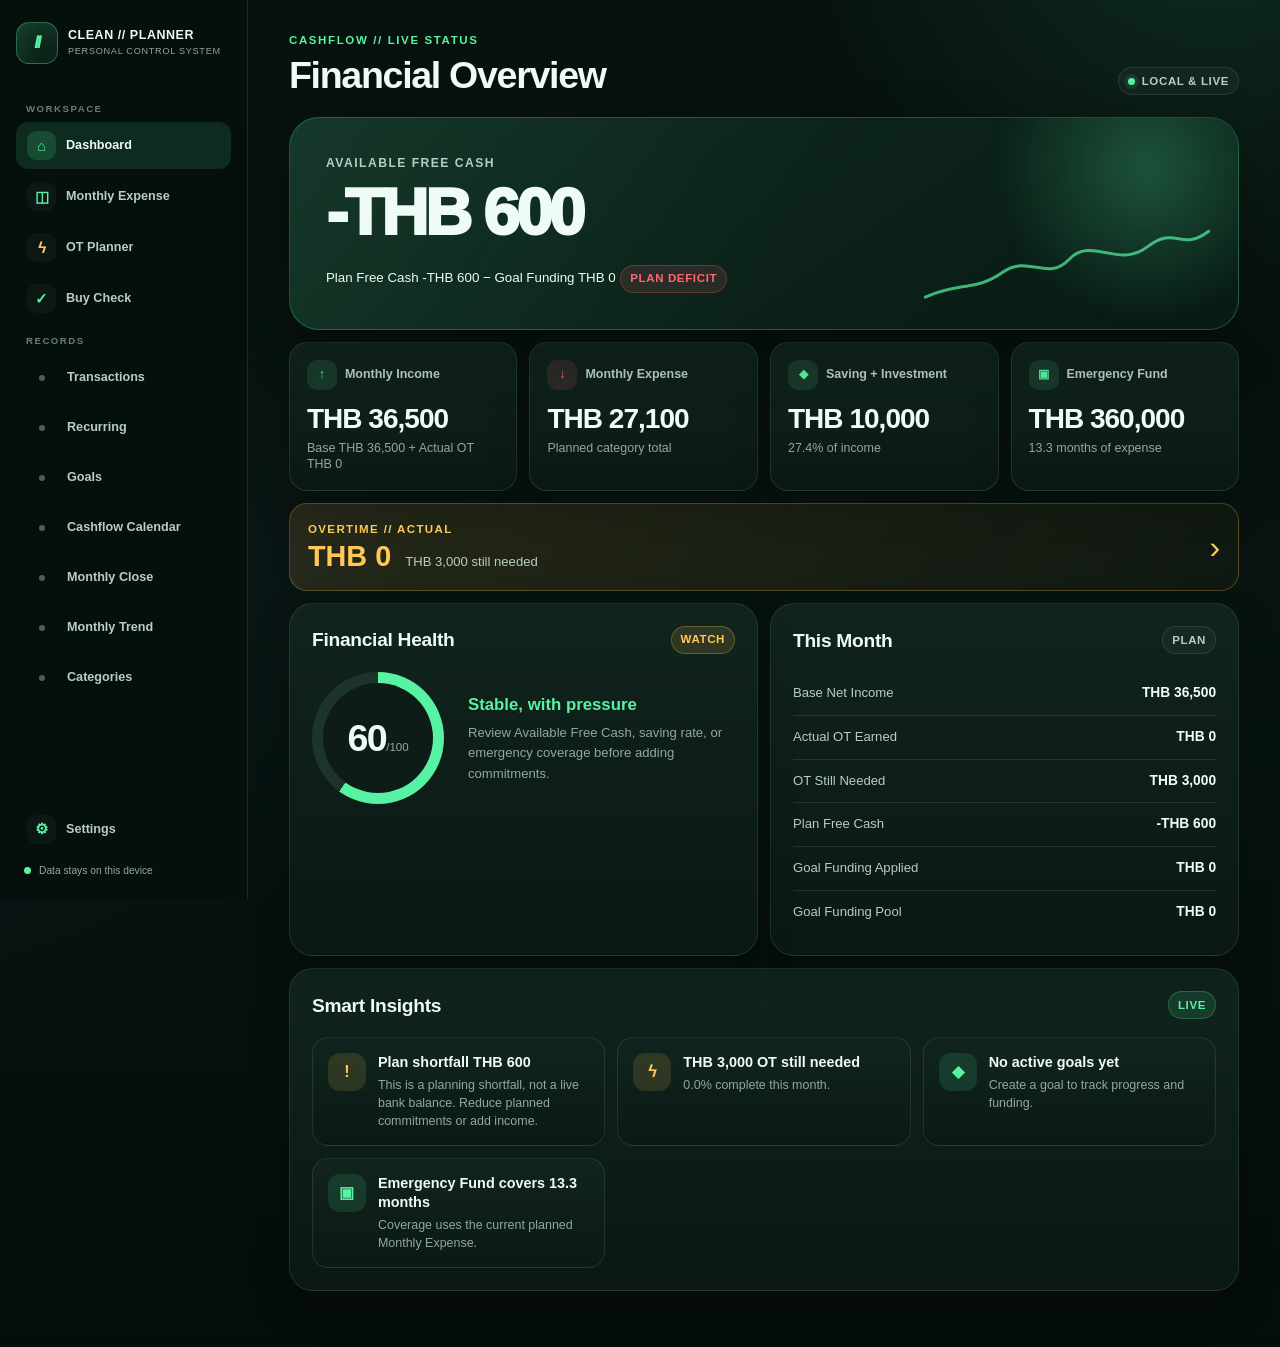
==== commit 9d610c64: "Add files via upload" ====
--- a/index.html
+++ b/index.html
@@ -7,7 +7,7 @@
   <meta name="color-scheme" content="dark">
   <meta name="description" content="A private, local-first monthly cashflow planner.">
   <meta http-equiv="Content-Security-Policy" content="default-src 'self'; img-src 'self' data:; style-src 'self' 'unsafe-inline'; script-src 'self'; connect-src 'self'; worker-src 'self'; manifest-src 'self'; object-src 'none'; base-uri 'self'; form-action 'self'">
-  <title>CLEAN // PLANNER V11.1</title>
+  <title>CLEAN // PLANNER V11.2</title>
   <link rel="manifest" href="./manifest.webmanifest">
   <link rel="icon" type="image/svg+xml" href="./assets/favicon.svg">
   <link rel="apple-touch-icon" sizes="192x192" href="./assets/icon-192.png">
@@ -52,10 +52,12 @@
     <main class="main-shell" id="mainContent" tabindex="-1">
       <header class="mobile-header">
         <button type="button" class="mobile-brand" data-view="dashboard" aria-label="Go to Dashboard"><span class="brand-mark" aria-hidden="true">//</span><span>CLEAN // PLANNER</span></button>
-        <span class="version-pill">V11.1</span>
+        <span class="version-pill">V11.2</span>
       </header>
 
       <div id="errorBanner" class="error-banner" role="alert" hidden></div>
+      <div id="storageWarning" class="warning-banner" role="alert" hidden><span><strong>Changes are not being saved permanently.</strong> Export a backup before closing this page.</span><button type="button" class="button button--secondary" data-action="export-json">Export Backup Now</button></div>
+      <div id="updateBanner" class="update-banner" role="status" hidden><span><strong>New version available.</strong> Update when you are ready.</span><button type="button" class="button button--primary" data-action="update-app">Update Now</button></div>
 
       <section class="view is-active" id="dashboard" data-title="Dashboard" aria-labelledby="dashboardTitle">
         <header class="page-header page-header--dashboard">
@@ -216,6 +218,7 @@
             <div class="inline-actions"><button type="button" class="button button--secondary" data-action="balance-goals">Balance to 100%</button><button type="button" class="button button--primary" id="applyGoalFundingButton" data-action="apply-goal-funding">Apply Funding</button><button type="button" class="button button--danger" id="undoGoalFundingButton" data-action="undo-goal-funding">Undo Funding</button></div>
           </article>
         </div>
+        <article class="warning-banner funding-change-warning" id="goalFundingWarning" role="status" hidden><span><strong>PLAN CHANGED</strong> The active funding cycle was calculated from older income, expense, planning, or funding-rule values. Balances were not changed automatically.</span><button type="button" class="button button--secondary" data-action="recalculate-goal-funding">Undo &amp; Recalculate</button></article>
         <div class="record-list goals-list" id="goalList"></div>
         <article class="panel funding-history-panel"><div class="panel-head"><h2>Funding Audit</h2><span class="status-chip">CURRENT MONTH</span></div><div class="record-list" id="goalFundingHistory"></div></article>
       </section>
@@ -230,6 +233,7 @@
         </article>
         <div class="calendar-weekdays" aria-hidden="true"><span>Mon</span><span>Tue</span><span>Wed</span><span>Thu</span><span>Fri</span><span>Sat</span><span>Sun</span></div>
         <div class="calendar-grid" id="calendarGrid" role="grid" aria-label="Monthly cashflow calendar"></div>
+        <p class="calendar-note" id="calendarCompleteness">This calendar includes dated transactions, income, Goal Funding transfers, and unpaid recurring schedules. Monthly category plans are excluded.</p>
         <p class="calendar-note" id="calendarNote"></p>
       </section>
 
@@ -249,12 +253,14 @@
           <div class="form-grid close-input-grid">
             <label class="field"><span>Actual Base Net Income</span><span class="money-input"><b>THB</b><input id="closeBaseIncomeInput" type="number" min="0" step="100" inputmode="decimal"></span></label>
             <label class="field"><span>Actual OT Income</span><span class="money-input"><b>THB</b><input id="closeOtIncomeInput" type="number" min="0" step="100" inputmode="decimal"></span></label>
+            <label class="field historical-only" id="closeExpenseField" hidden><span>Monthly Expense</span><span class="money-input"><b>THB</b><input id="closeExpenseInput" type="number" min="0" step="100" inputmode="decimal"></span></label>
+            <label class="field historical-only" id="closeGoalFundingField" hidden><span>Goal Funding Applied</span><span class="money-input"><b>THB</b><input id="closeGoalFundingInput" type="number" min="0" step="100" inputmode="decimal"></span></label>
             <label class="field"><span>Actual Saving</span><span class="money-input"><b>THB</b><input id="closeActualSaving" type="number" min="0" step="100" inputmode="decimal"></span></label>
             <label class="field"><span>Actual Investment</span><span class="money-input"><b>THB</b><input id="closeActualInvestment" type="number" min="0" step="100" inputmode="decimal"></span></label>
             <label class="field"><span>Actual Salary Day</span><input id="closeSalaryDayInput" type="number" min="1" max="28" step="1" inputmode="numeric"></label>
             <label class="field"><span>Actual Closing Cash Balance <small>(optional)</small></span><span class="money-input"><b>THB</b><input id="closeBalanceInput" type="number" step="100" inputmode="decimal"></span></label>
           </div>
-          <div class="inline-actions close-actions"><button type="button" class="button button--primary" id="closeMonthButton" data-action="review-close-month">Review &amp; Close Month</button><button type="button" class="button button--danger" id="reopenMonthButton" data-action="open-reopen-review" hidden>Reopen for Correction</button></div>
+          <div class="inline-actions close-actions"><button type="button" class="button button--secondary" id="historicalBackfillButton" data-action="start-historical-backfill" hidden>Create Historical Snapshot</button><button type="button" class="button button--secondary" id="copyCurrentPlanButton" data-action="copy-current-plan" hidden>Copy Current Plan</button><button type="button" class="button button--primary" id="closeMonthButton" data-action="review-close-month">Review &amp; Close Month</button><button type="button" class="button button--danger" id="reopenMonthButton" data-action="open-reopen-review" hidden>Reopen for Correction</button></div>
           <p class="form-note" id="closeNote">Review is required before freezing. Corrections create an auditable new revision.</p>
         </article>
         <article class="panel close-audit-panel"><div class="panel-head"><h2>Snapshot Audit</h2><span id="closeRevision" class="status-chip">NO REVISION</span></div><div class="record-list" id="closeAuditList"></div></article>
@@ -310,12 +316,13 @@
             <div class="button-grid"><button type="button" class="button button--secondary" data-action="export-json">Export JSON</button><button type="button" class="button button--secondary" data-action="import-json">Import JSON</button><button type="button" class="button button--secondary" data-action="export-csv">Export CSV</button><button type="button" class="button button--secondary" data-action="import-csv">Import CSV</button></div>
             <input id="jsonFileInput" class="visually-hidden" type="file" accept="application/json,.json">
             <input id="csvFileInput" class="visually-hidden" type="file" accept="text/csv,.csv">
+            <p class="form-note">Last full backup: <strong id="lastFullBackup">Never</strong></p>
           </article>
           <article class="panel settings-card settings-card--wide">
-            <div class="panel-head"><h2>App</h2><span class="status-chip status-chip--good">V11.1</span></div>
+            <div class="panel-head"><h2>App</h2><span class="status-chip status-chip--good">V11.2</span></div>
             <dl class="detail-list">
-              <div><dt>Version</dt><dd>CLEAN // PLANNER V11.1</dd></div>
-              <div><dt>Schema</dt><dd>11</dd></div>
+              <div><dt>Version</dt><dd>CLEAN // PLANNER V11.2</dd></div>
+              <div><dt>Schema</dt><dd>12</dd></div>
               <div><dt>Local Data</dt><dd id="localDataStatus">Checking…</dd></div>
               <div><dt>Connection</dt><dd id="connectionStatus">Checking…</dd></div>
             </dl>
@@ -424,6 +431,24 @@
     </form>
   </dialog>
 
+  <dialog class="modal" id="confirmationDialog" aria-labelledby="confirmationDialogTitle" aria-describedby="confirmationDialogCopy">
+    <form id="confirmationForm" novalidate>
+      <header class="modal-head"><div><p class="eyebrow eyebrow--amber">CONFIRM ACTION</p><h2 id="confirmationDialogTitle">Confirm action</h2></div><button type="button" class="icon-button" data-action="close-dialog" aria-label="Close confirmation dialog">×</button></header>
+      <p class="modal-copy" id="confirmationDialogCopy"></p>
+      <div class="modal-actions"><button type="button" class="button button--secondary" data-action="close-dialog">Cancel</button><button type="submit" class="button button--danger" id="confirmationSubmit">Confirm</button></div>
+    </form>
+  </dialog>
+
+  <dialog class="modal" id="importReviewDialog" aria-labelledby="importReviewTitle" aria-describedby="importReviewCopy">
+    <form id="importReviewForm" novalidate>
+      <header class="modal-head"><div><p class="eyebrow">SAFE IMPORT</p><h2 id="importReviewTitle">Review Import</h2></div><button type="button" class="icon-button" data-action="close-dialog" aria-label="Close import review dialog">×</button></header>
+      <p class="modal-copy" id="importReviewCopy"></p>
+      <dl class="detail-list review-list" id="importReviewSummary"></dl>
+      <label class="check-field"><input id="importReviewConfirmed" type="checkbox"><span id="importReviewConfirmLabel">I reviewed this import and want to continue.</span></label>
+      <div class="modal-actions"><button type="button" class="button button--secondary" data-action="close-dialog">Cancel</button><button type="submit" class="button button--primary" id="importReviewSubmit">Apply Import</button></div>
+    </form>
+  </dialog>
+
   <div class="toast" id="toast" role="status" aria-live="polite" aria-atomic="true" hidden></div>
   <noscript><p class="noscript">CLEAN // PLANNER requires JavaScript. Your local data has not been changed.</p></noscript>
 </body>
--- a/app.css
+++ b/app.css
@@ -1752,6 +1752,56 @@
   font-size: 0.84rem;
 }
 
+.form-error {
+  margin: 12px 0 0;
+  padding: 10px 12px;
+  border: 1px solid rgba(255, 103, 116, 0.32);
+  border-radius: 12px;
+  background: var(--red-soft);
+  color: #ffd5d9;
+  font-size: 0.8rem;
+}
+
+.warning-banner,
+.update-banner {
+  display: flex;
+  align-items: center;
+  justify-content: space-between;
+  gap: 14px;
+  min-width: 0;
+  margin-bottom: 16px;
+  padding: 13px 15px;
+  border: 1px solid rgba(255, 190, 92, 0.34);
+  border-radius: 14px;
+  background: rgba(255, 174, 55, 0.1);
+  color: #ffe2b0;
+  font-size: 0.84rem;
+}
+
+.update-banner {
+  border-color: rgba(87, 242, 162, 0.3);
+  background: rgba(87, 242, 162, 0.08);
+  color: var(--text);
+}
+
+.warning-banner > span,
+.update-banner > span {
+  min-width: 0;
+  overflow-wrap: anywhere;
+}
+
+.funding-change-warning {
+  margin-top: 12px;
+}
+
+@media (max-width: 520px) {
+  .warning-banner,
+  .update-banner {
+    align-items: stretch;
+    flex-direction: column;
+  }
+}
+
 .noscript {
   position: fixed;
   right: 12px;
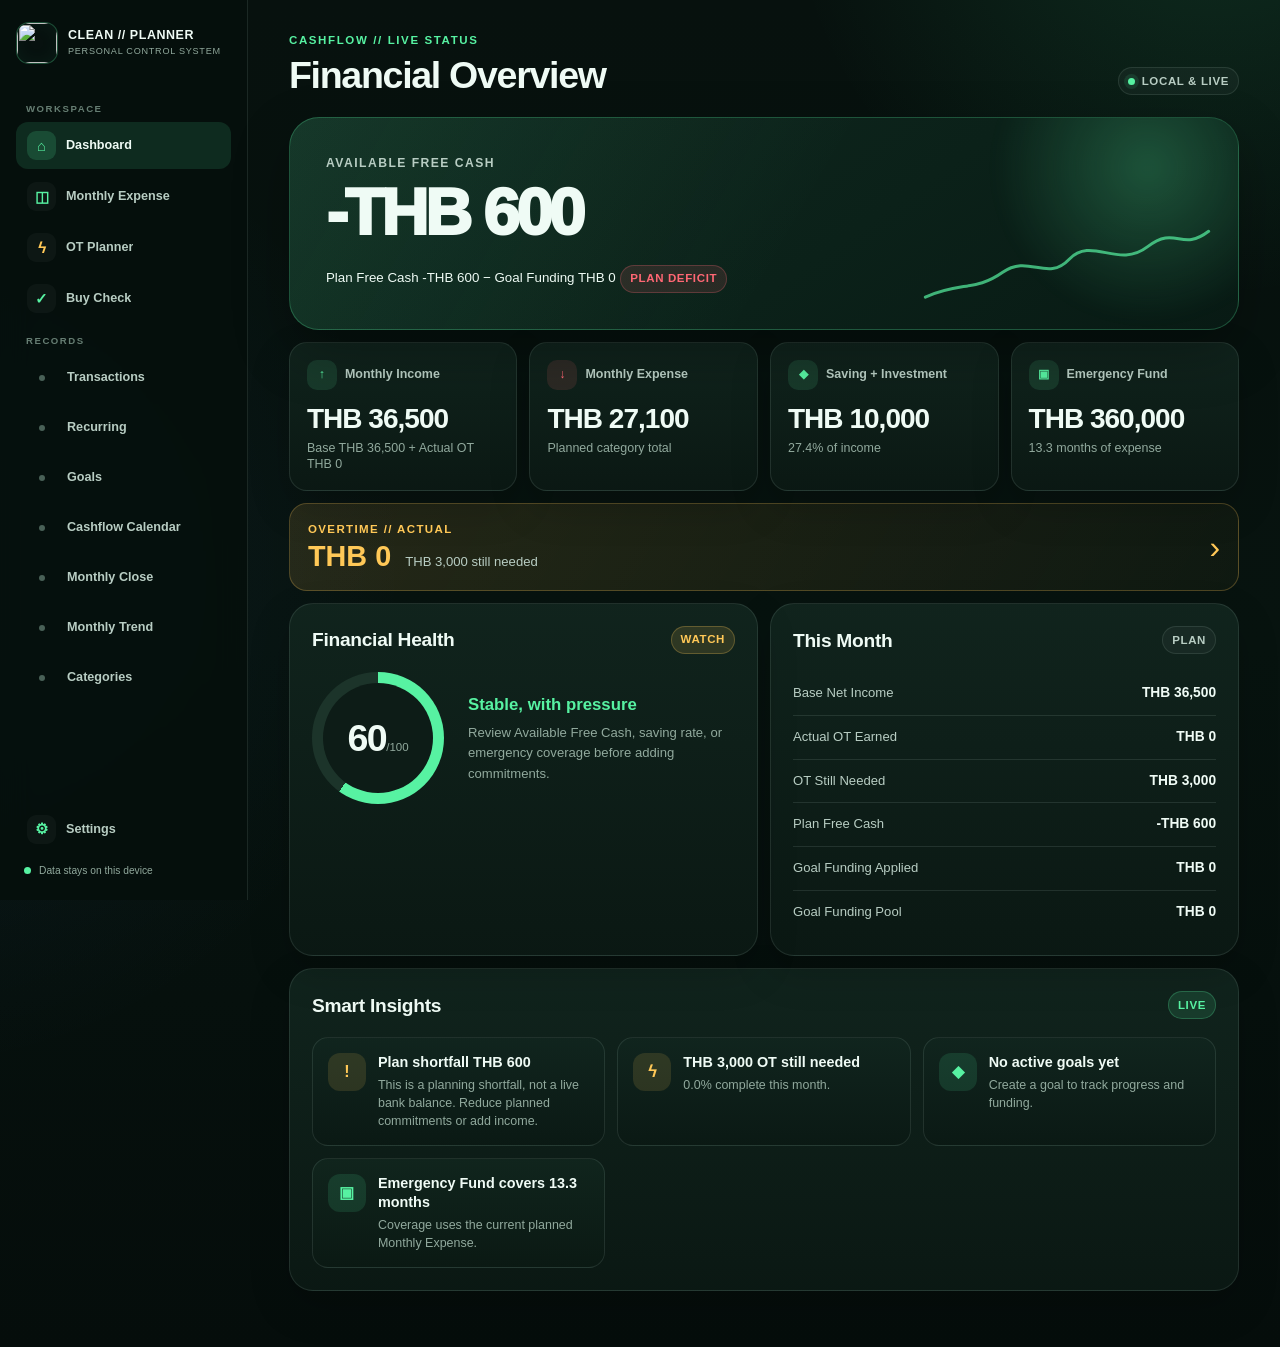
==== commit 1ae6025b: "Add files via upload" ====
--- a/index.html
+++ b/index.html
@@ -7,12 +7,15 @@
   <meta name="color-scheme" content="dark">
   <meta name="description" content="A private, local-first monthly cashflow planner.">
   <meta http-equiv="Content-Security-Policy" content="default-src 'self'; img-src 'self' data:; style-src 'self' 'unsafe-inline'; script-src 'self'; connect-src 'self'; worker-src 'self'; manifest-src 'self'; object-src 'none'; base-uri 'self'; form-action 'self'">
-  <title>CLEAN // PLANNER V11.2</title>
-  <link rel="manifest" href="./manifest.webmanifest">
-  <link rel="icon" type="image/svg+xml" href="./assets/favicon.svg">
-  <link rel="apple-touch-icon" sizes="192x192" href="./assets/icon-192.png">
+  <title>CLEAN // PLANNER V11.2.3</title>
+  <link rel="manifest" href="./manifest.webmanifest?v=11.2.3">
   <link rel="stylesheet" href="./app.css">
   <script src="./app.js" defer></script>
+
+  <link rel="icon" type="image/png" sizes="32x32" href="./assets/money-favicon-32-v1123.png">
+  <link rel="icon" type="image/png" sizes="16x16" href="./assets/money-favicon-16-v1123.png">
+  <link rel="shortcut icon" type="image/png" href="./assets/money-favicon-32-v1123.png">
+  <link rel="apple-touch-icon" sizes="180x180" href="./assets/money-apple-touch-180-v1123.png">
 </head>
 <body>
   <a class="skip-link" href="#mainContent">Skip to content</a>
@@ -20,7 +23,7 @@
   <div class="app-frame">
     <aside class="sidebar" aria-label="Primary navigation">
       <div class="brand">
-        <span class="brand-mark" aria-hidden="true">//</span>
+        <span class="brand-mark brand-app-icon" aria-hidden="true"><img src="./assets/money-app-icon-192-v1123.png" alt=""></span>
         <span class="brand-copy"><strong>CLEAN // PLANNER</strong><small>PERSONAL CONTROL SYSTEM</small></span>
       </div>
 
@@ -51,8 +54,8 @@
 
     <main class="main-shell" id="mainContent" tabindex="-1">
       <header class="mobile-header">
-        <button type="button" class="mobile-brand" data-view="dashboard" aria-label="Go to Dashboard"><span class="brand-mark" aria-hidden="true">//</span><span>CLEAN // PLANNER</span></button>
-        <span class="version-pill">V11.2</span>
+        <button type="button" class="mobile-brand" data-view="dashboard" aria-label="Go to Dashboard"><span class="brand-mark brand-app-icon" aria-hidden="true"><img src="./assets/money-app-icon-192-v1123.png" alt=""></span><span>CLEAN // PLANNER</span></button>
+        <span class="version-pill">V11.2.3</span>
       </header>
 
       <div id="errorBanner" class="error-banner" role="alert" hidden></div>
--- a/app.css
+++ b/app.css
@@ -2331,3 +2331,18 @@
     background: CanvasText;
   }
 }
+
+/* V11.2.3 — app icon verification */
+.brand-app-icon {
+  padding: 0 !important;
+  overflow: hidden;
+  background: #07110f !important;
+  border-color: rgba(87,242,162,.28) !important;
+}
+.brand-app-icon img {
+  display: block;
+  width: 100%;
+  height: 100%;
+  object-fit: cover;
+  border-radius: inherit;
+}
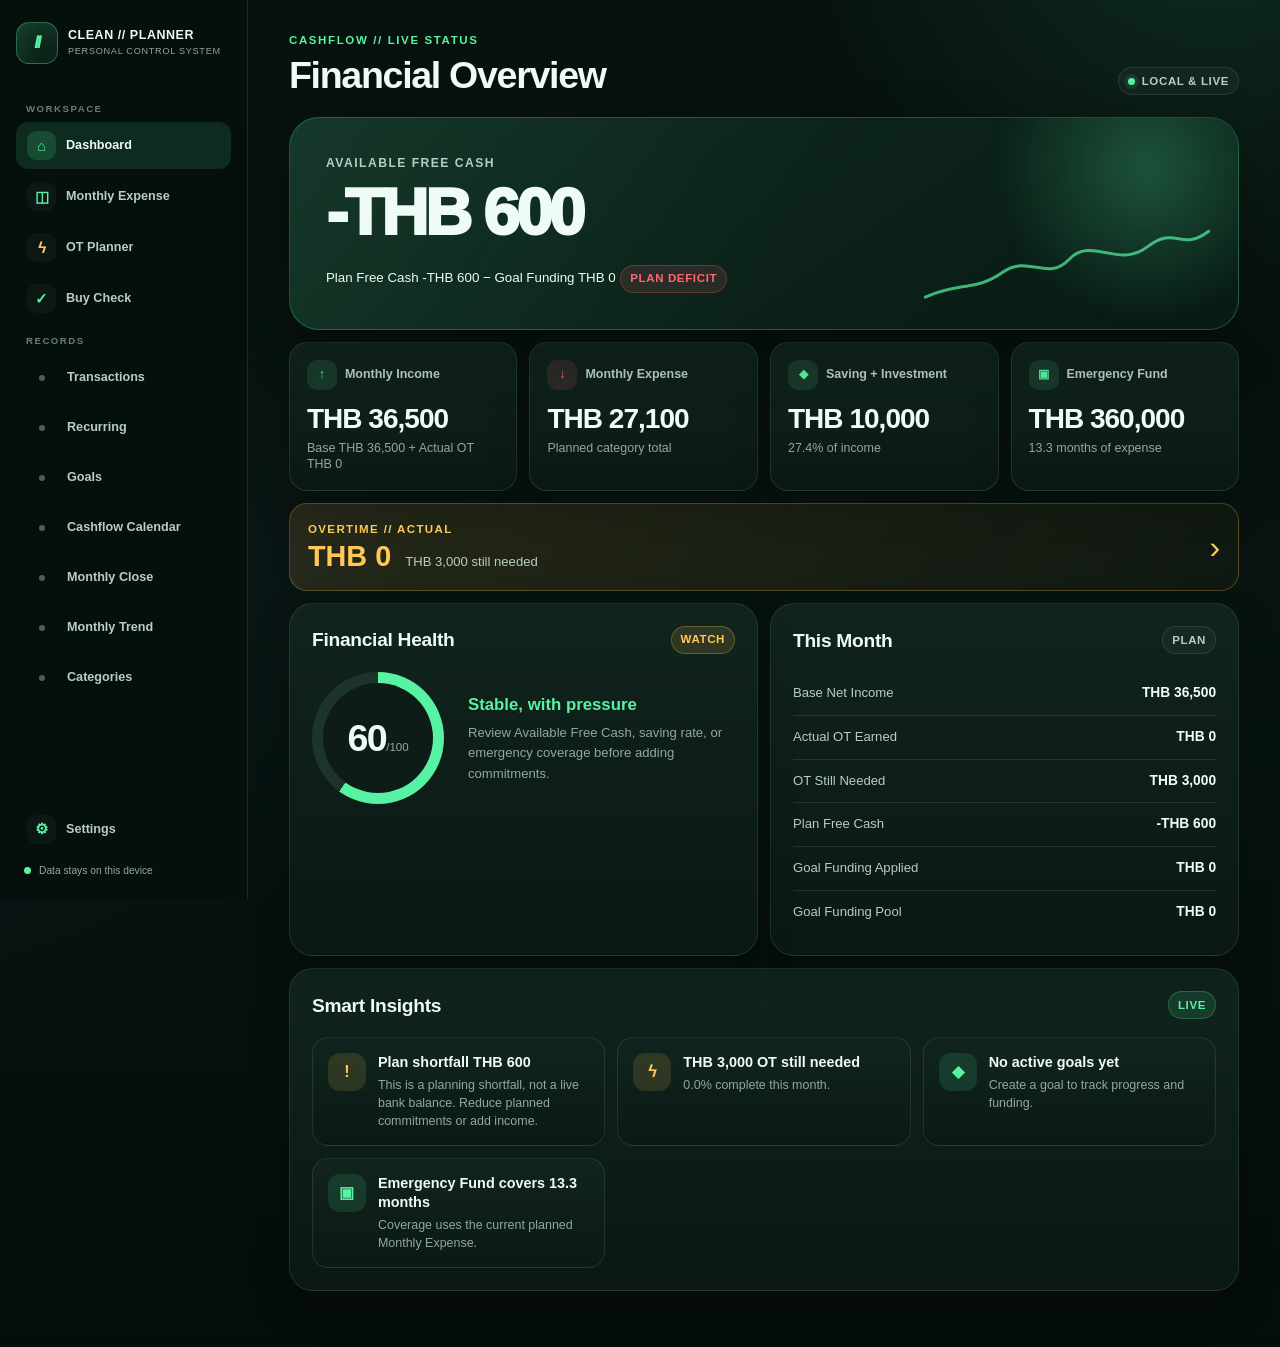
==== commit a0fb9c06: "Add files via upload" ====
--- a/index.html
+++ b/index.html
@@ -7,7 +7,7 @@
   <meta name="color-scheme" content="dark">
   <meta name="description" content="A private, local-first monthly cashflow planner.">
   <meta http-equiv="Content-Security-Policy" content="default-src 'self'; img-src 'self' data:; style-src 'self' 'unsafe-inline'; script-src 'self'; connect-src 'self'; worker-src 'self'; manifest-src 'self'; object-src 'none'; base-uri 'self'; form-action 'self'">
-  <title>CLEAN // PLANNER V11.2.3</title>
+  <title>CLEAN // PLANNER V11.2.4</title>
   <link rel="manifest" href="./manifest.webmanifest?v=11.2.3">
   <link rel="stylesheet" href="./app.css">
   <script src="./app.js" defer></script>
@@ -23,7 +23,7 @@
   <div class="app-frame">
     <aside class="sidebar" aria-label="Primary navigation">
       <div class="brand">
-        <span class="brand-mark brand-app-icon" aria-hidden="true"><img src="./assets/money-app-icon-192-v1123.png" alt=""></span>
+        <span class="brand-mark" aria-hidden="true">//</span>
         <span class="brand-copy"><strong>CLEAN // PLANNER</strong><small>PERSONAL CONTROL SYSTEM</small></span>
       </div>
 
@@ -54,8 +54,8 @@
 
     <main class="main-shell" id="mainContent" tabindex="-1">
       <header class="mobile-header">
-        <button type="button" class="mobile-brand" data-view="dashboard" aria-label="Go to Dashboard"><span class="brand-mark brand-app-icon" aria-hidden="true"><img src="./assets/money-app-icon-192-v1123.png" alt=""></span><span>CLEAN // PLANNER</span></button>
-        <span class="version-pill">V11.2.3</span>
+        <button type="button" class="mobile-brand" data-view="dashboard" aria-label="Go to Dashboard"><span class="brand-mark" aria-hidden="true">//</span><span>CLEAN // PLANNER</span></button>
+        <span class="version-pill">V11.2.4</span>
       </header>
 
       <div id="errorBanner" class="error-banner" role="alert" hidden></div>
--- a/app.css
+++ b/app.css
@@ -2332,17 +2332,3 @@
   }
 }
 
-/* V11.2.3 — app icon verification */
-.brand-app-icon {
-  padding: 0 !important;
-  overflow: hidden;
-  background: #07110f !important;
-  border-color: rgba(87,242,162,.28) !important;
-}
-.brand-app-icon img {
-  display: block;
-  width: 100%;
-  height: 100%;
-  object-fit: cover;
-  border-radius: inherit;
-}
